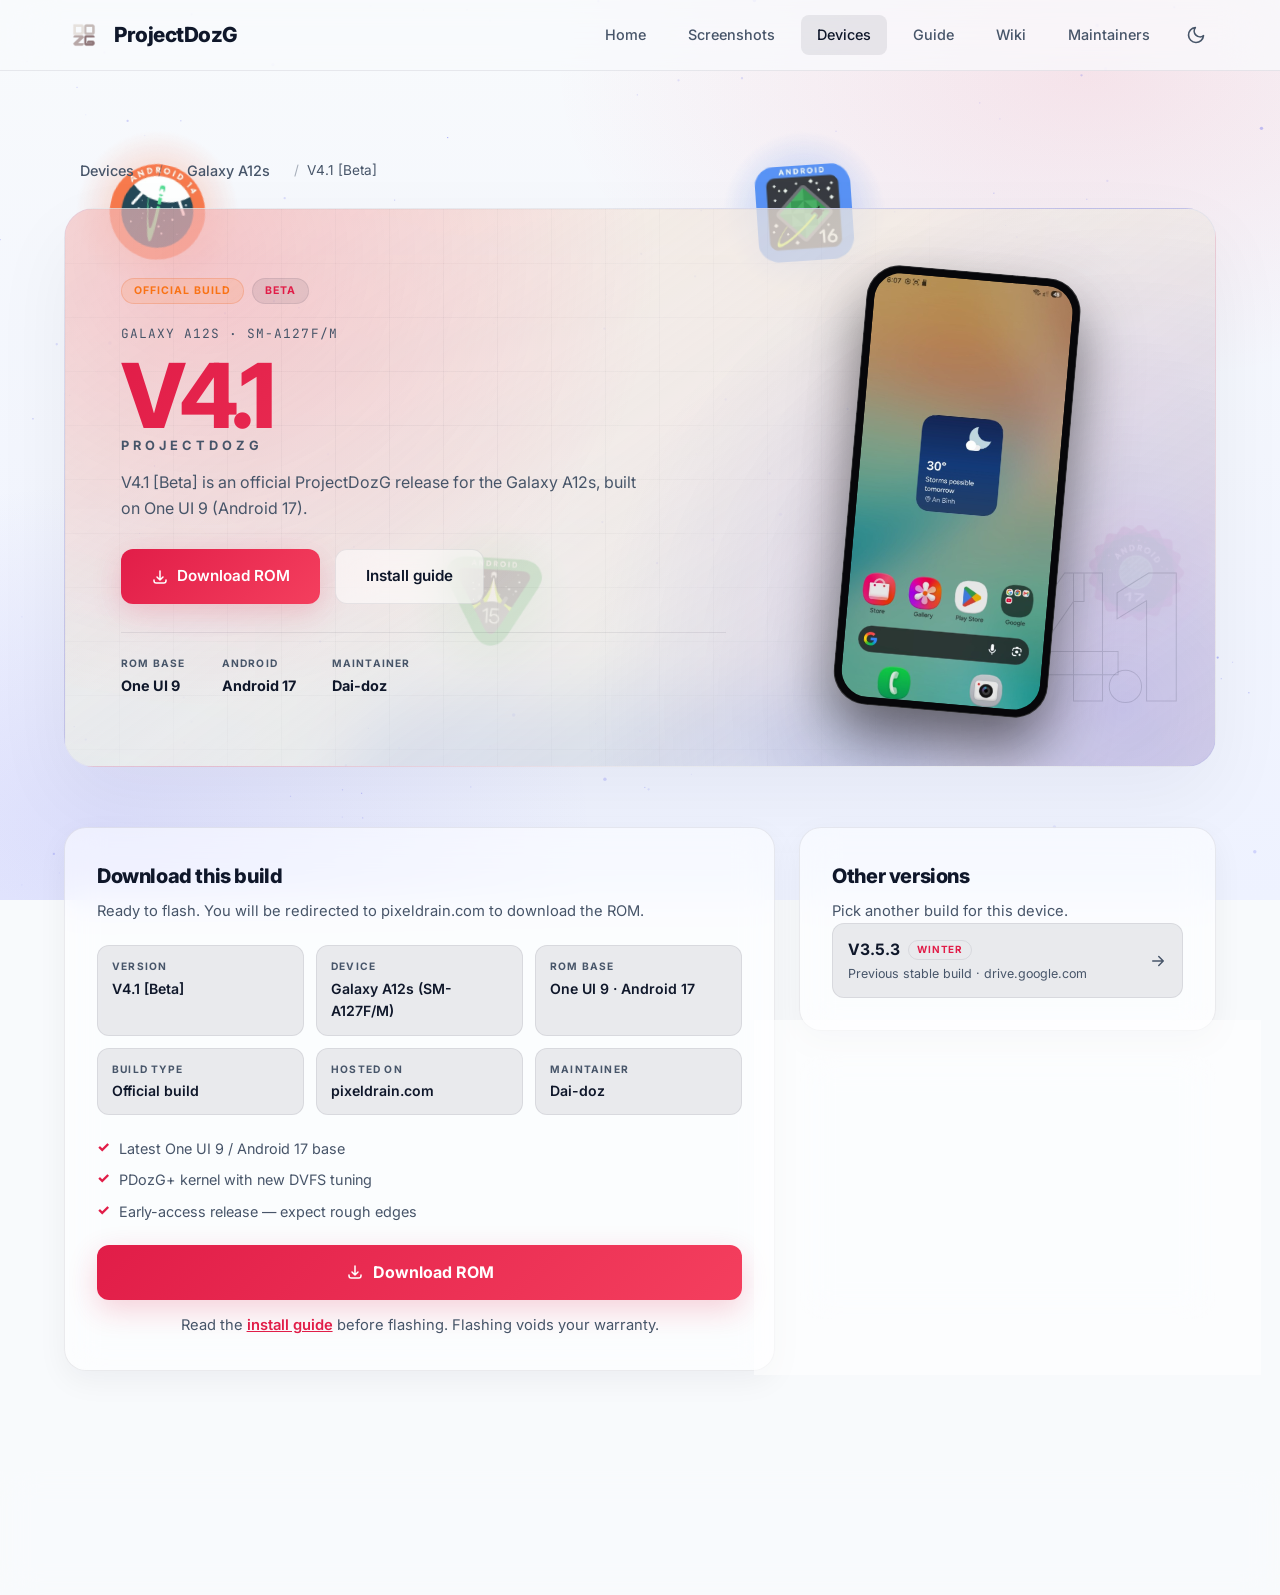
==== build.html @ 9ebd87e0 "treewide: update overlay for screenshots and UI" ====
<!DOCTYPE html>
<html lang="en" data-theme="dark">
<head>
    <meta charset="UTF-8">
    <meta name="viewport" content="width=device-width, initial-scale=1.0">
    <meta name="description" content="ProjectDozG build details, banner and download.">
    <title>Build — ProjectDozG</title>
    <link rel="icon" href="assets/logo.png">
    <link rel="preconnect" href="https://fonts.googleapis.com">
    <link rel="preconnect" href="https://fonts.gstatic.com" crossorigin>
    <link href="https://fonts.googleapis.com/css2?family=Inter:wght@400;500;600;700;800&family=JetBrains+Mono:wght@400&display=swap" rel="stylesheet">
    <link rel="stylesheet" href="style.css">
    <script>try{document.documentElement.dataset.theme=localStorage.getItem('theme')||(matchMedia('(prefers-color-scheme: dark)').matches?'dark':'light')}catch(e){}</script>
    <noscript><style>.reveal { opacity: 1; }</style></noscript>
</head>
<body>

    <div class="space" aria-hidden="true">
        <canvas id="space"></canvas>
    </div>

    <header>
        <a href="index.html" class="logo">
            <img src="assets/logo.png" alt="" class="logo-img" width="40" height="40">
            <span>ProjectDozG</span>
        </a>
        <div class="header-end">
            <nav aria-label="Main">
                <a href="index.html">Home</a>
                <a href="screenshots.html">Screenshots</a>
                <a href="devices.html" class="active" aria-current="page">Devices</a>
                <a href="guide.html">Guide</a>
                <a href="wiki.html">Wiki</a>
                <a href="maintainers.html">Maintainers</a>
            </nav>
            <button type="button" class="theme-toggle-btn" id="themeToggle" aria-label="Toggle theme">
                <svg id="themeIcon" viewBox="0 0 24 24" aria-hidden="true"></svg>
            </button>
        </div>
    </header>

    <main class="build-page">
        <section class="build-hero" id="buildContent">
            <nav class="build-breadcrumb" aria-label="Breadcrumb">
                <a href="devices.html">Devices</a>
                <span class="build-crumb-sep" aria-hidden="true">/</span>
                <a href="devices.html" id="crumbDevice">Device</a>
                <span class="build-crumb-sep" aria-hidden="true">/</span>
                <span id="crumbBuild" aria-current="page">Build</span>
            </nav>

            <div class="build-banner" id="buildBanner">
                <div class="build-banner-copy">
                    <div class="build-eyebrow">
                        <span class="build-status" id="buildStatus">Official build</span>
                        <span class="build-tag" id="buildTag">Beta</span>
                    </div>

                    <p class="build-device" id="buildDevice">ProjectDozG build</p>

                    <h1>
                        <span class="build-version" id="buildVersion">V4.1</span>
                        <span class="build-wordmark">ProjectDozG</span>
                    </h1>

                    <p class="build-desc" id="buildDesc"></p>

                    <div class="btn-group build-actions">
                        <a class="btn btn-primary" id="bannerDownload" target="_blank" rel="noopener noreferrer">
                            <svg width="18" height="18" fill="none" stroke="currentColor" stroke-width="2" viewBox="0 0 24 24" aria-hidden="true"><path stroke-linecap="round" stroke-linejoin="round" d="M4 16v1a3 3 0 003 3h10a3 3 0 003-3v-1m-4-4l-4 4m0 0l-4-4m4 4V4"/></svg>
                            <span id="bannerDownloadText">Download ROM</span>
                        </a>
                        <a class="btn btn-secondary" id="bannerGuide" href="guide.html">Install guide</a>
                    </div>

                    <ul class="build-facts">
                        <li><span>ROM base</span><strong id="factBase">—</strong></li>
                        <li><span>Android</span><strong id="factAndroid">—</strong></li>
                        <li><span>Maintainer</span><strong id="factMaintainer">—</strong></li>
                    </ul>
                </div>

                <div class="build-banner-visual">
                    <span class="build-watermark" id="buildWatermark" aria-hidden="true">V4.1</span>
                    <div class="build-phone">
                        <img id="buildShot" src="screenshots/v4.1/3.jpg" alt="" width="576" height="1280" decoding="async">
                    </div>
                </div>
            </div>
        </section>

        <section class="build-detail" id="buildDetail">
            <div class="build-layout">
                <article class="build-panel reveal">
                    <h2>Download this build</h2>
                    <p id="downloadDesc"></p>

                    <dl class="build-meta">
                        <div><dt>Version</dt><dd id="metaVersion">—</dd></div>
                        <div><dt>Device</dt><dd id="metaDevice">—</dd></div>
                        <div><dt>ROM base</dt><dd id="metaBase">—</dd></div>
                        <div><dt>Build type</dt><dd id="metaType">—</dd></div>
                        <div><dt>Hosted on</dt><dd id="metaHost">—</dd></div>
                        <div><dt>Maintainer</dt><dd id="metaMaintainer">—</dd></div>
                    </dl>

                    <ul class="build-highlights" id="buildHighlights"></ul>

                    <a class="build-download" id="detailDownload" target="_blank" rel="noopener noreferrer">
                        <svg width="18" height="18" fill="none" stroke="currentColor" stroke-width="2" viewBox="0 0 24 24" aria-hidden="true"><path stroke-linecap="round" stroke-linejoin="round" d="M4 16v1a3 3 0 003 3h10a3 3 0 003-3v-1m-4-4l-4 4m0 0l-4-4m4 4V4"/></svg>
                        <span id="detailDownloadText">Download ROM</span>
                    </a>

                    <p class="build-note" id="buildNote">Read the <a href="guide.html">install guide</a> before flashing. Flashing voids your warranty.</p>
                </article>

                <aside class="build-side">
                    <div class="build-panel reveal">
                        <h2>Other versions</h2>
                        <p>Pick another build for this device.</p>
                        <div class="build-list" id="otherBuilds"></div>
                    </div>

                    <div class="build-panel reveal">
                        <h2>Device &amp; help</h2>
                        <p id="deviceInfo"></p>
                        <div class="build-links">
                            <a class="card-more" id="deviceWiki" href="devices.html">Specs &amp; install guide →</a>
                            <a class="card-more" id="buildScreenshots" href="screenshots.html">View screenshots →</a>
                            <a class="card-more" id="deviceTelegram" href="https://t.me/Daidoza" target="_blank" rel="noopener noreferrer">Message maintainer on Telegram →</a>
                        </div>
                    </div>
                </aside>
            </div>
        </section>

        <section class="build-missing" id="buildMissing" hidden>
            <span class="badge">Build not found</span>
            <h1>That build isn't here</h1>
            <p>The version you followed may have moved. Pick a device and try again.</p>
            <a class="btn btn-primary" href="devices.html">Browse devices</a>
        </section>
    </main>

    <footer>
        <p>© 2026 ProjectDozG. All rights reserved.</p>
    </footer>

    <script src="script.js" defer></script>
    <script src="space.js" defer></script>
    <script src="builds.js" defer></script>
    <script src="build.js" defer></script>
</body>
</html>
---- style.css ----
/* ==========================================================================
   ProjectDozG — shared stylesheet
   1. Tokens   2. Base   3. Space background   4. Layout   5. Header
   6. Buttons  7. Hero   8. Cards        9. Screenshots  10. Guide
   11. Wiki    12. Footer  13. Motion    14. Responsive
   ========================================================================== */

/* 1. Tokens ---------------------------------------------------------------- */
:root {
    --ease: cubic-bezier(0.16, 1, 0.3, 1);
    --transition-smooth:
        transform 0.4s var(--ease),
        background 0.4s var(--ease),
        border-color 0.4s var(--ease),
        box-shadow 0.4s var(--ease),
        color 0.4s var(--ease),
        opacity 0.4s var(--ease);

    --glass-blur: blur(18px) saturate(1.3);   /* frosted-glass strength: raise/lower the 18px */

    --bg-color: #08090d;
    --card-bg: rgba(21, 23, 30, 0.5);
    --card-hover-border: rgba(255, 65, 108, 0.3);
    --text-main: #f8fafc;
    --text-muted: #94a3b8;
    --accent: #ff416c;
    --accent-glow: rgba(255, 65, 108, 0.4);
    --accent-gradient: linear-gradient(135deg, #ff416c 0%, #ff4b2b 100%);
    --glass-border: rgba(255, 255, 255, 0.05);
    --glass-shadow: rgba(0, 0, 0, 0.4);
    --nav-bg: rgba(8, 9, 13, 0.75);
    --warning-bg: rgba(249, 115, 22, 0.06);
    --warning-border: rgba(249, 115, 22, 0.2);
    --step-num-bg: rgba(255, 255, 255, 0.05);
}

[data-theme="light"] {
    --bg-color: #f8fafc;
    --card-bg: rgba(255, 255, 255, 0.55);
    --card-hover-border: rgba(225, 29, 72, 0.3);
    --text-main: #0f172a;
    --text-muted: #475569;
    --accent: #e11d48;
    --accent-glow: rgba(225, 29, 72, 0.2);
    --accent-gradient: linear-gradient(135deg, #e11d48 0%, #f43f5e 100%);
    --glass-border: rgba(15, 23, 42, 0.08);
    --glass-shadow: rgba(15, 23, 42, 0.05);
    --nav-bg: rgba(248, 250, 252, 0.75);
    --warning-bg: rgba(234, 88, 12, 0.05);
    --warning-border: rgba(234, 88, 12, 0.2);
    --step-num-bg: rgba(15, 23, 42, 0.05);
}

/* 2. Base ------------------------------------------------------------------ */
*,
*::before,
*::after {
    box-sizing: border-box;
    margin: 0;
    padding: 0;
}

html {
    scroll-behavior: smooth;
}

body {
    position: relative;
    overflow-x: hidden;
    background-color: var(--bg-color);
    color: var(--text-main);
    font-family: 'Inter', system-ui, -apple-system, 'Segoe UI', Roboto, sans-serif;
    line-height: 1.6;
    transition: background-color 0.3s ease, color 0.3s ease;
}

button,
select {
    font: inherit;
    color: inherit;
}

img {
    max-width: 100%;
}

ol,
ul {
    list-style: none;
}

code {
    padding: 2px 6px;
    border-radius: 6px;
    background: var(--glass-border);
    font-family: 'JetBrains Mono', ui-monospace, monospace;
    font-size: 0.85em;
}

::-webkit-scrollbar { width: 10px; }
::-webkit-scrollbar-track { background: var(--bg-color); }
::-webkit-scrollbar-thumb {
    background: var(--glass-border);
    border: 2px solid var(--bg-color);
    border-radius: 5px;
}
::-webkit-scrollbar-thumb:hover { background: var(--text-muted); }

:focus-visible {
    outline: 2px solid var(--accent);
    outline-offset: 2px;
}

/* 3. Space background (stars + planets are drawn by space.js) -------------- */
.space {
    position: fixed;
    inset: 0;
    z-index: -2;
    overflow: hidden;
    pointer-events: none;
    background:
        radial-gradient(ellipse 60% 50% at 85% 8%, rgba(255, 65, 108, 0.16), transparent 70%),
        radial-gradient(ellipse 55% 55% at 8% 92%, rgba(79, 70, 229, 0.22), transparent 70%),
        radial-gradient(ellipse 40% 35% at 55% 55%, rgba(56, 189, 248, 0.05), transparent 70%),
        linear-gradient(180deg, #04050c 0%, #090c1f 100%);
}

[data-theme="light"] .space {
    background:
        radial-gradient(ellipse 60% 50% at 85% 8%, rgba(225, 29, 72, 0.1), transparent 70%),
        radial-gradient(ellipse 55% 55% at 8% 92%, rgba(79, 70, 229, 0.12), transparent 70%),
        linear-gradient(180deg, #f8fafc 0%, #eef2ff 100%);
}

.space canvas {
    display: block;
    width: 100%;
    height: 100%;
}

/* 4. Layout ---------------------------------------------------------------- */
section {
    max-width: 1200px;
    margin: 0 auto;
    padding: 100px 24px;
}

main > section:first-child {
    padding-top: 80px;
}

.section-title {
    margin-bottom: 15px;
    text-align: center;
    font-size: 2.5rem;
    font-weight: 800;
    letter-spacing: -1px;
}

.section-desc {
    max-width: 700px;
    margin: 0 auto 60px;
    text-align: center;
    color: var(--text-muted);
    font-size: 1.1rem;
    text-shadow:
        0 1px 3px var(--bg-color),
        0 0 18px var(--bg-color);
}

.sub-title {
    margin: 50px 0 24px;
    text-align: center;
    font-size: 1.8rem;
    font-weight: 800;
    letter-spacing: -1px;
}

.section-desc + .sub-title {
    margin-top: 0;
}

.doc-container {
    max-width: 900px;
    margin: 0 auto;
}

/* 5. Header ---------------------------------------------------------------- */
header {
    position: sticky;
    top: 0;
    z-index: 100;
    display: flex;
    align-items: center;
    justify-content: space-between;
    padding: 15px 5%;
    background: var(--nav-bg);
    border-bottom: 1px solid var(--glass-border);
    backdrop-filter: blur(26px) saturate(1.3);
    -webkit-backdrop-filter: blur(26px) saturate(1.3);
}

.header-end {
    display: flex;
    align-items: center;
}

.logo {
    display: flex;
    align-items: center;
    gap: 10px;
    color: var(--text-main);
    font-size: 1.3rem;
    font-weight: 800;
    letter-spacing: -0.5px;
    text-decoration: none;
}

.logo-img {
    display: block;
    width: 40px;
    height: 40px;
    object-fit: contain;
}

nav {
    display: flex;
    align-items: center;
    gap: 10px;
}

nav a {
    padding: 8px 16px;
    border-radius: 8px;
    color: var(--text-muted);
    font-size: 0.9rem;
    font-weight: 500;
    text-decoration: none;
    transition: var(--transition-smooth);
}

nav a:hover,
nav a.active {
    background: var(--glass-border);
    color: var(--text-main);
}

.theme-toggle-btn {
    display: flex;
    align-items: center;
    justify-content: center;
    width: 40px;
    height: 40px;
    margin-left: 10px;
    border: none;
    border-radius: 10px;
    background: none;
    color: var(--text-muted);
    cursor: pointer;
    transition: var(--transition-smooth);
}

.theme-toggle-btn:hover {
    background: var(--glass-border);
    color: var(--text-main);
    transform: scale(1.05);
}

.theme-toggle-btn svg {
    width: 20px;
    height: 20px;
    fill: none;
    stroke: currentColor;
    stroke-width: 2;
    stroke-linecap: round;
    stroke-linejoin: round;
}

/* 6. Buttons --------------------------------------------------------------- */
.btn-group {
    display: flex;
    flex-wrap: wrap;
    justify-content: center;
    gap: 15px;
}

.btn {
    display: inline-flex;
    align-items: center;
    gap: 8px;
    padding: 14px 30px;
    border-radius: 12px;
    font-size: 0.95rem;
    font-weight: 600;
    text-decoration: none;
    transition: var(--transition-smooth);
}

.btn:hover {
    transform: translateY(-3px) scale(1.02);
}

.btn-primary {
    background: var(--accent-gradient);
    color: #fff;
    box-shadow: 0 8px 30px var(--accent-glow);
}

.btn-primary:hover {
    box-shadow: 0 12px 35px var(--accent-glow);
}

.btn-secondary {
    background: var(--card-bg);
    border: 1px solid var(--glass-border);
    color: var(--text-main);
}

.btn-secondary:hover {
    background: var(--glass-border);
    border-color: var(--text-muted);
}

/* A button whose href is still empty (wiki.js marks it aria-disabled) */
.btn[aria-disabled="true"] {
    opacity: 0.55;
    pointer-events: none;
}

.btn-primary[aria-disabled="true"] {
    background: var(--glass-border);
    box-shadow: none;
    color: var(--text-muted);
}

/* 7. Hero ------------------------------------------------------------------ */
.hero {
    position: relative;
    padding: 140px 20px 80px;
    text-align: center;
}

.badge {
    display: inline-flex;
    align-items: center;
    margin-bottom: 25px;
    padding: 6px 16px;
    border: 1px solid var(--glass-border);
    border-radius: 100px;
    background: var(--glass-border);
    box-shadow: 0 4px 15px var(--glass-shadow);
    color: var(--accent);
    font-size: 0.8rem;
    font-weight: 700;
    letter-spacing: 1.5px;
    text-transform: uppercase;
    animation: fadeInDown 1s var(--ease);
}

.hero h1 {
    margin-bottom: 20px;
    background: var(--accent-gradient);
    -webkit-background-clip: text;
    background-clip: text;
    -webkit-text-fill-color: transparent;
    font-size: 4.5rem;
    font-weight: 800;
    line-height: 1.1;
    letter-spacing: -2px;
    background-image: linear-gradient(100deg, var(--accent) 0%, #ff4b2b 38%, #ff9a5a 55%, var(--accent) 100%);
    background-size: 220% 100%;
    animation: titleIn 1.5s var(--ease) 0.35s both, titleShine 7s ease-in-out 2s infinite alternate;
}

.hero p {
    max-width: 600px;
    margin: 0 auto 45px;
    color: var(--text-muted);
    font-size: 1.3rem;
    animation: fadeInUp 1s var(--ease) 0.8s both;
}

.hero .btn-group {
    animation: fadeInUp 1s var(--ease) 1s both;
}

.stats {
    display: flex;
    flex-wrap: wrap;
    justify-content: center;
    gap: 60px;
    margin-top: 80px;
    animation: fadeInUp 1s var(--ease) 1.2s both;
}

.stat-item {
    position: relative;
    text-align: center;
}

.stat-item:not(:last-child)::after {
    content: '';
    position: absolute;
    top: 20%;
    right: -30px;
    width: 1px;
    height: 60%;
    background: var(--glass-border);
}

.stat-item h3 {
    margin-bottom: 2px;
    font-size: 2.8rem;
    font-weight: 800;
    letter-spacing: -1px;
}

.stat-item p {
    margin: 0;
    max-width: none;
    color: var(--text-muted);
    font-size: 0.8rem;
    font-weight: 600;
    letter-spacing: 1.5px;
    text-transform: uppercase;
    animation: none;
}

/* Cycling "Welcome" line above the title (see home.js) */
.welcome {
    height: 2.4rem;
    margin-bottom: 6px;
    color: var(--text-muted);
    font-size: 1.5rem;
    font-weight: 600;
    letter-spacing: 0.5px;
}

.welcome span {
    display: inline-block;
    animation: wordIn 0.9s var(--ease) 0.2s both;
}

.welcome span.out {
    animation: wordOut 0.45s ease-in both;
}

/* 8. Cards ----------------------------------------------------------------- */
.features-grid {
    display: grid;
    grid-template-columns: repeat(auto-fit, minmax(min(320px, 100%), 1fr));
    gap: 30px;
}

.devices-grid {
    display: grid;
    grid-template-columns: repeat(auto-fit, minmax(min(280px, 100%), 1fr));
    gap: 25px;
    max-width: 900px;
    margin: 0 auto;
}

.info-grid {
    display: grid;
    grid-template-columns: repeat(auto-fit, minmax(min(220px, 100%), 1fr));
    gap: 20px;
    max-width: 900px;
    margin: 0 auto;
}

.feature-card,
.device-card,
.info-card,
.timeline-step,
.wiki-card,
.spec {
    background: var(--card-bg);
    border: 1px solid var(--glass-border);
}

.feature-card,
.device-card,
.info-card,
.timeline-step,
.wiki-card,
.spec,
.bug-form,
.disclaimer-card,
.tab,
.btn-secondary,
footer {
    backdrop-filter: var(--glass-blur);
    -webkit-backdrop-filter: var(--glass-blur);
}

.feature-card,
.device-card,
.info-card {
    box-shadow: 0 10px 30px var(--glass-shadow);
    transition: var(--transition-smooth);
}

/* Feature card */
.feature-card {
    position: relative;
    overflow: hidden;
    padding: 45px 35px;
    border-radius: 20px;
}

.feature-card::before {
    content: '';
    position: absolute;
    top: 0;
    left: 0;
    width: 100%;
    height: 3px;
    background: var(--accent-gradient);
    opacity: 0;
    transition: var(--transition-smooth);
}

.feature-card:hover {
    transform: translateY(-8px);
    border-color: var(--card-hover-border);
}

.feature-card:hover::before {
    opacity: 1;
}

.feature-icon-wrapper {
    display: flex;
    align-items: center;
    justify-content: center;
    width: 60px;
    height: 60px;
    margin-bottom: 30px;
    border-radius: 14px;
    background: var(--glass-border);
    color: var(--accent);
    transition: var(--transition-smooth);
}

.feature-card:hover .feature-icon-wrapper {
    background: var(--accent);
    box-shadow: 0 8px 20px var(--accent-glow);
    color: #fff;
    transform: scale(1.05) rotate(5deg);
}

.feature-icon-wrapper svg {
    width: 28px;
    height: 28px;
    fill: none;
    stroke: currentColor;
    stroke-width: 1.8;
    stroke-linecap: round;
    stroke-linejoin: round;
}

.feature-card h3 {
    margin-bottom: 15px;
    font-size: 1.4rem;
    font-weight: 700;
}

.feature-card p {
    color: var(--text-muted);
    font-size: 0.98rem;
}

/* Device card */
.device-card {
    padding: 40px 30px;
    border-radius: 20px;
    text-align: center;
}

.device-card:hover {
    transform: translateY(-5px);
    border-color: var(--accent);
    box-shadow: 0 15px 35px var(--accent-glow);
}

.device-card h3 {
    margin-bottom: 8px;
    font-size: 1.6rem;
    font-weight: 700;
}

.device-meta {
    display: flex;
    flex-wrap: wrap;
    justify-content: center;
    gap: 8px;
    margin-bottom: 16px;
}

.device-codename {
    display: inline-block;
    padding: 4px 12px;
    border-radius: 6px;
    background: var(--glass-border);
    color: var(--text-muted);
    font-family: 'JetBrains Mono', ui-monospace, monospace;
    font-size: 0.85rem;
}

.badge-official {
    display: inline-block;
    margin-bottom: 14px;
    padding: 2px 10px;
    border: 1px solid var(--warning-border);
    border-radius: 100px;
    background: rgba(249, 115, 22, 0.12);
    color: #f97316;
    font-size: 0.7rem;
    font-weight: 700;
    letter-spacing: 1px;
    text-transform: uppercase;
}

.build-label {
    display: block;
    margin: 10px 0 8px;
    color: var(--text-muted);
    font-size: 0.75rem;
    font-weight: 600;
    letter-spacing: 1.5px;
    text-align: left;
    text-transform: uppercase;
}

/* Build picker rows (devices page) and build-page lists */
.build-list-label {
    margin: 0 0 12px;
    color: var(--text-muted);
    font-size: 0.75rem;
    font-weight: 600;
    letter-spacing: 1.5px;
    text-align: left;
    text-transform: uppercase;
}

.build-list {
    display: flex;
    flex-direction: column;
    gap: 10px;
    text-align: left;
}

.build-row {
    display: flex;
    align-items: center;
    justify-content: space-between;
    gap: 14px;
    padding: 13px 15px;
    border: 1px solid var(--glass-border);
    border-radius: 12px;
    background: var(--glass-border);
    color: var(--text-main);
    text-decoration: none;
    transition: var(--transition-smooth);
}

.build-row:hover {
    border-color: var(--card-hover-border);
    background: var(--card-bg);
    box-shadow: 0 8px 22px var(--glass-shadow);
    transform: translateX(4px);
}

.build-row-copy {
    display: flex;
    flex-direction: column;
    gap: 2px;
    min-width: 0;
}

.build-row-title {
    display: flex;
    flex-wrap: wrap;
    align-items: center;
    gap: 8px;
    font-size: 0.98rem;
    font-weight: 700;
}

.build-pill {
    display: inline-block;
    padding: 1px 8px;
    border: 1px solid var(--glass-border);
    border-radius: 100px;
    color: var(--accent);
    font-size: 0.62rem;
    font-weight: 700;
    letter-spacing: 0.8px;
    text-transform: uppercase;
}

.build-row-meta {
    overflow: hidden;
    color: var(--text-muted);
    font-size: 0.78rem;
    text-overflow: ellipsis;
    white-space: nowrap;
}

.build-row-arrow {
    display: flex;
    flex-shrink: 0;
    align-items: center;
    justify-content: center;
    color: var(--text-muted);
    transition: var(--transition-smooth);
}

.build-row-arrow svg {
    width: 18px;
    height: 18px;
}

.build-row:hover .build-row-arrow {
    color: var(--accent);
    transform: translateX(2px);
}

.build-row.soon {
    opacity: 0.72;
}

.build-row.soon .build-pill {
    border-color: var(--warning-border);
    background: rgba(249, 115, 22, 0.1);
    color: #f97316;
}

.build-list-empty {
    padding: 14px 16px;
    border: 1px dashed var(--glass-border);
    border-radius: 12px;
    color: var(--text-muted);
    font-size: 0.85rem;
}

.card-more {
    display: inline-block;
    margin-top: 16px;
    color: var(--accent);
    font-size: 0.9rem;
    font-weight: 600;
    text-decoration: none;
}

.card-more:hover {
    text-decoration: underline;
}

/* Info + maintainer cards */
.info-card {
    padding: 28px 24px;
    border-radius: 16px;
    text-align: center;
}

.info-card:hover {
    transform: translateY(-5px);
    border-color: var(--card-hover-border);
}

.info-label {
    margin-bottom: 8px;
    color: var(--text-muted);
    font-size: 0.75rem;
    font-weight: 600;
    letter-spacing: 1.5px;
    text-transform: uppercase;
}

.info-value {
    font-size: 1.25rem;
    font-weight: 700;
}

.info-note {
    margin-top: 8px;
    color: var(--text-muted);
    font-size: 0.9rem;
}

.maintainer-card {
    display: flex;
    flex-direction: column;
    align-items: stretch;
}

.maintainer-card .avatar {
    width: 64px;
    height: 64px;
    margin: 0 auto 16px;
    border-radius: 50%;
    box-shadow: 0 8px 20px var(--accent-glow);
}

.maintainer-card img.avatar {
    display: block;
    object-fit: cover;
    background: var(--glass-border);
}

.maintainer-card div.avatar {
    display: flex;
    align-items: center;
    justify-content: center;
    background: var(--accent-gradient);
    color: #fff;
    font-size: 1.6rem;
    font-weight: 800;
}

.maintainer-card .role {
    margin-top: 4px;
    color: var(--text-muted);
    font-size: 0.85rem;
}

.maintainer-card .about {
    flex: 1;
    margin-top: 16px;
    padding-top: 16px;
    border-top: 1px solid var(--glass-border);
}

.maintainer-card .about p {
    color: var(--text-muted);
    font-size: 0.9rem;
}

.m-link {
    display: inline-flex;
    align-items: center;
    gap: 10px;
    min-width: 205px;
    max-width: 100%;
    margin-top: 18px;
    padding: 9px 14px;
    border: 1px solid var(--glass-border);
    border-radius: 12px;
    background: var(--glass-border);
    color: var(--text-main);
    text-decoration: none;
    transition: var(--transition-smooth);
}

.m-link:hover {
    border-color: rgba(34, 158, 217, 0.5);
    background: rgba(34, 158, 217, 0.1);
    box-shadow: 0 8px 24px rgba(34, 158, 217, 0.18);
    transform: translateY(-3px);
}

.tg-icon {
    flex-shrink: 0;
    width: 22px;
    height: 22px;
    color: #229ed9;
}

.tg-copy {
    display: flex;
    flex-direction: column;
    align-items: flex-start;
    line-height: 1.25;
    text-align: left;
}

.tg-label {
    font-size: 0.85rem;
    font-weight: 700;
}

.tg-handle {
    color: var(--text-muted);
    font-size: 0.72rem;
    font-weight: 500;
}

.tg-arrow {
    width: 14px;
    height: 14px;
    margin-left: auto;
    color: var(--text-muted);
    transition: var(--transition-smooth);
}

.m-link:hover .tg-arrow {
    color: #229ed9;
    transform: translate(1px, -1px);
}

/* Wiki link card */
.wiki-card {
    display: flex;
    flex-wrap: wrap;
    align-items: center;
    justify-content: space-between;
    gap: 20px;
    max-width: 900px;
    margin: 50px auto 0;
    padding: 30px 35px;
    border-radius: 20px;
}

.wiki-card h3 {
    margin-bottom: 6px;
    font-size: 1.4rem;
}

.wiki-card p {
    color: var(--text-muted);
    font-size: 0.95rem;
}

.wiki-card .btn-group {
    justify-content: flex-start;
}

/* Bug report form */
.bug-form {
    max-width: 700px;
    margin: 0 auto;
    padding: 32px 35px;
    border: 1px solid var(--glass-border);
    border-radius: 20px;
    background: var(--card-bg);
    box-shadow: 0 10px 30px var(--glass-shadow);
}

.field-row {
    display: grid;
    grid-template-columns: repeat(auto-fit, minmax(min(220px, 100%), 1fr));
    gap: 0 20px;
}

.field {
    margin-bottom: 18px;
}

.field .build-label {
    margin-top: 0;
}

.optional {
    font-weight: 500;
    letter-spacing: 0;
    text-transform: none;
}

.field-input {
    display: block;
    width: 100%;
    padding: 12px 14px;
    border: 1px solid var(--glass-border);
    border-radius: 10px;
    background: var(--glass-border);
    color: var(--text-main);
    font: inherit;
    font-size: 0.95rem;
    transition: border-color 0.3s var(--ease);
}

.field-input:focus {
    border-color: var(--accent);
    outline: none;
}

.field-input::placeholder {
    color: var(--text-muted);
    opacity: 0.8;
}

textarea.field-input {
    min-height: 130px;
    font-family: inherit;
    resize: vertical;
}

select.field-input {
    cursor: pointer;
}

select.field-input option {
    background: var(--bg-color);
    color: var(--text-main);
}

.field-input.invalid {
    border-color: #f97316;
}

.form-note {
    margin-top: 16px;
    color: var(--text-muted);
    font-size: 0.85rem;
    text-align: center;
}

.form-note a {
    color: var(--accent);
    font-weight: 600;
}

/* Build page — banner + download ------------------------------------------ */
.build-hero {
    max-width: 1200px;
    padding-bottom: 24px;
}

.build-breadcrumb {
    display: flex;
    flex-wrap: wrap;
    align-items: center;
    gap: 8px;
    margin-bottom: 18px;
    color: var(--text-muted);
    font-size: 0.85rem;
}

.build-breadcrumb a {
    color: var(--text-muted);
    text-decoration: none;
    transition: var(--transition-smooth);
}

.build-breadcrumb a:hover {
    color: var(--accent);
}

.build-crumb-sep {
    opacity: 0.45;
}

.build-banner {
    position: relative;
    display: grid;
    grid-template-columns: minmax(0, 1.2fr) minmax(250px, 0.8fr);
    align-items: center;
    gap: 30px;
    min-height: 480px;
    overflow: hidden;
    padding: 58px 56px;
    border: 1px solid var(--glass-border);
    border-radius: 30px;
    background:
        radial-gradient(circle at 12% 8%, rgba(255, 65, 108, 0.24), transparent 40%),
        radial-gradient(circle at 92% 90%, rgba(79, 70, 229, 0.28), transparent 46%),
        linear-gradient(145deg, var(--card-bg), var(--bg-color));
    box-shadow: 0 30px 80px var(--glass-shadow);
    isolation: isolate;
}

.build-banner::before {
    content: '';
    position: absolute;
    inset: -15%;
    z-index: -2;
    background-image: var(--banner-image);
    background-position: center 18%;
    background-size: cover;
    filter: blur(34px) saturate(1.3);
    opacity: 0.22;
}

.build-banner::after {
    content: '';
    position: absolute;
    inset: 0;
    z-index: -1;
    background-image:
        linear-gradient(rgba(255, 255, 255, 0.035) 1px, transparent 1px),
        linear-gradient(90deg, rgba(255, 255, 255, 0.035) 1px, transparent 1px);
    background-size: 54px 54px;
    -webkit-mask-image: radial-gradient(circle at 30% 40%, #000, transparent 75%);
    mask-image: radial-gradient(circle at 30% 40%, #000, transparent 75%);
    pointer-events: none;
}

[data-theme="light"] .build-banner::after {
    background-image:
        linear-gradient(rgba(15, 23, 42, 0.04) 1px, transparent 1px),
        linear-gradient(90deg, rgba(15, 23, 42, 0.04) 1px, transparent 1px);
}

[data-theme="light"] .build-banner::before {
    opacity: 0.12;
}

.build-banner-copy {
    position: relative;
    z-index: 2;
    max-width: 620px;
}

.build-eyebrow {
    display: flex;
    flex-wrap: wrap;
    gap: 8px;
    margin-bottom: 20px;
}

.build-status,
.build-tag {
    display: inline-flex;
    align-items: center;
    padding: 4px 12px;
    border-radius: 100px;
    font-size: 0.66rem;
    font-weight: 700;
    letter-spacing: 1px;
    text-transform: uppercase;
}

.build-status {
    border: 1px solid var(--warning-border);
    background: rgba(249, 115, 22, 0.12);
    color: #f97316;
}

.build-status.is-soon {
    border-color: var(--glass-border);
    background: var(--glass-border);
    color: var(--text-muted);
}

.build-tag {
    border: 1px solid var(--glass-border);
    background: var(--glass-border);
    color: var(--accent);
}

.build-device {
    margin-bottom: 8px;
    color: var(--text-muted);
    font-family: 'JetBrains Mono', ui-monospace, monospace;
    font-size: 0.8rem;
    letter-spacing: 0.08em;
    text-transform: uppercase;
}

.build-banner h1 {
    display: flex;
    flex-direction: column;
    gap: 2px;
    margin-bottom: 18px;
    line-height: 0.95;
    letter-spacing: -0.04em;
}

.build-version {
    background: var(--accent-gradient);
    -webkit-background-clip: text;
    background-clip: text;
    -webkit-text-fill-color: transparent;
    font-size: clamp(3.8rem, 7vw, 6rem);
    font-weight: 800;
    letter-spacing: -0.05em;
}

.build-wordmark {
    color: var(--text-muted);
    font-size: 0.8rem;
    font-weight: 700;
    letter-spacing: 0.32em;
    text-transform: uppercase;
}

.build-desc {
    max-width: 52ch;
    margin-bottom: 28px;
    color: var(--text-muted);
    font-size: 1rem;
}

.build-actions {
    justify-content: flex-start;
}

.build-facts {
    display: flex;
    flex-wrap: wrap;
    gap: 18px 36px;
    margin-top: 28px;
    padding-top: 22px;
    border-top: 1px solid var(--glass-border);
}

.build-facts li {
    display: flex;
    flex-direction: column;
    gap: 3px;
}

.build-facts span {
    color: var(--text-muted);
    font-size: 0.64rem;
    font-weight: 700;
    letter-spacing: 1.2px;
    text-transform: uppercase;
}

.build-facts strong {
    font-size: 0.9rem;
}

.build-banner-visual {
    position: relative;
    z-index: 2;
    display: flex;
    align-items: center;
    justify-content: center;
    min-height: 400px;
}

.build-watermark {
    position: absolute;
    right: -3%;
    bottom: 0;
    z-index: 0;
    color: transparent;
    -webkit-text-stroke: 1px rgba(255, 255, 255, 0.16);
    font-size: clamp(7rem, 15vw, 11rem);
    font-weight: 800;
    line-height: 0.8;
    letter-spacing: -0.08em;
    white-space: nowrap;
    pointer-events: none;
    user-select: none;
}

[data-theme="light"] .build-watermark {
    -webkit-text-stroke-color: rgba(15, 23, 42, 0.14);
}

.build-phone {
    position: relative;
    z-index: 1;
    width: min(215px, 72%);
    padding: 7px;
    border: 1px solid rgba(255, 255, 255, 0.18);
    border-radius: 34px;
    background: #07070a;
    box-shadow: 0 30px 60px rgba(0, 0, 0, 0.55), 0 0 0 6px rgba(255, 255, 255, 0.03);
    transform: rotate(5deg) translateY(4px);
    transition: transform 0.6s var(--ease), box-shadow 0.6s var(--ease);
}

.build-banner:hover .build-phone {
    box-shadow: 0 36px 70px rgba(0, 0, 0, 0.6), 0 0 0 6px rgba(255, 255, 255, 0.05);
    transform: rotate(2deg) translateY(-6px);
}

.build-phone img {
    display: block;
    width: 100%;
    height: auto;
    aspect-ratio: 9 / 19.2;
    border-radius: 27px;
    background: #000;
    object-fit: cover;
    object-position: top center;
}

.build-detail {
    max-width: 1200px;
    padding-top: 36px;
    padding-bottom: 100px;
}

.build-layout {
    display: grid;
    grid-template-columns: minmax(0, 1.45fr) minmax(290px, 0.85fr);
    gap: 24px;
    align-items: start;
    margin: 0 auto;
}

.build-panel {
    padding: 32px;
    border: 1px solid var(--glass-border);
    border-radius: 22px;
    background: var(--card-bg);
    box-shadow: 0 10px 30px var(--glass-shadow);
    backdrop-filter: var(--glass-blur);
    -webkit-backdrop-filter: var(--glass-blur);
}

.build-panel h2 {
    margin-bottom: 8px;
    font-size: 1.25rem;
    font-weight: 800;
    letter-spacing: -0.02em;
}

.build-panel > p {
    color: var(--text-muted);
    font-size: 0.92rem;
}

.build-meta {
    display: grid;
    grid-template-columns: repeat(3, minmax(0, 1fr));
    gap: 12px;
    margin: 22px 0;
}

.build-meta div {
    padding: 12px 14px;
    border: 1px solid var(--glass-border);
    border-radius: 12px;
    background: var(--glass-border);
}

.build-meta dt {
    color: var(--text-muted);
    font-size: 0.64rem;
    font-weight: 700;
    letter-spacing: 1.2px;
    text-transform: uppercase;
}

.build-meta dd {
    margin-top: 3px;
    overflow-wrap: anywhere;
    font-size: 0.88rem;
    font-weight: 600;
}

.build-highlights {
    display: flex;
    flex-direction: column;
    gap: 8px;
    margin-bottom: 22px;
}

.build-highlights li {
    display: flex;
    align-items: flex-start;
    gap: 9px;
    color: var(--text-muted);
    font-size: 0.9rem;
}

.build-highlights li::before {
    content: '✓';
    color: var(--accent);
    font-weight: 800;
    line-height: 1.4;
}

.build-download {
    display: flex;
    align-items: center;
    justify-content: center;
    gap: 9px;
    width: 100%;
    padding: 15px 20px;
    border-radius: 12px;
    background: var(--accent-gradient);
    box-shadow: 0 10px 30px var(--accent-glow);
    color: #fff;
    font-weight: 700;
    text-decoration: none;
    transition: var(--transition-smooth);
}

.build-download:hover {
    box-shadow: 0 14px 36px var(--accent-glow);
    transform: translateY(-2px);
}

.build-download[aria-disabled="true"] {
    background: var(--glass-border);
    box-shadow: none;
    color: var(--text-muted);
    opacity: 0.75;
    pointer-events: none;
}

.build-note {
    margin-top: 14px;
    color: var(--text-muted);
    font-size: 0.8rem;
    text-align: center;
}

.build-note a {
    color: var(--accent);
    font-weight: 600;
}

.build-side {
    display: flex;
    flex-direction: column;
    gap: 24px;
}

.build-links {
    display: flex;
    flex-direction: column;
    align-items: flex-start;
    gap: 2px;
    margin-top: 14px;
}

.build-links .card-more {
    margin-top: 8px;
}

.build-missing {
    max-width: 640px;
    padding-top: 140px;
    padding-bottom: 140px;
    text-align: center;
}

.build-missing .badge {
    animation: none;
}

.build-missing h1 {
    margin-bottom: 14px;
    font-size: 2.4rem;
    letter-spacing: -1px;
}

.build-missing p {
    margin: 0 auto 30px;
    color: var(--text-muted);
}

/* 9. Screenshots ----------------------------------------------------------- */
.tabs {
    display: flex;
    flex-wrap: wrap;
    justify-content: center;
    gap: 10px;
    margin-bottom: 40px;
}

.tab {
    padding: 10px 22px;
    border: 1px solid var(--glass-border);
    border-radius: 100px;
    background: var(--card-bg);
    color: var(--text-muted);
    font-size: 0.9rem;
    font-weight: 600;
    cursor: pointer;
    transition: var(--transition-smooth);
}

.tab:hover {
    border-color: var(--text-muted);
    color: var(--text-main);
}

.tab.active {
    border-color: transparent;
    background: var(--accent-gradient);
    box-shadow: 0 6px 20px var(--accent-glow);
    color: #fff;
}

.tab-note {
    margin: -20px 0 30px;
    color: var(--text-muted);
    font-size: 0.9rem;
    text-align: center;
    text-shadow:
        0 1px 3px var(--bg-color),
        0 0 18px var(--bg-color);
}

/* Galaxy A22 hardware chips above the gallery */
.a22-specs {
    display: flex;
    flex-wrap: wrap;
    justify-content: center;
    gap: 8px;
    margin: -28px auto 38px;
}

.a22-spec {
    display: inline-flex;
    align-items: center;
    gap: 6px;
    padding: 7px 14px;
    border: 1px solid var(--glass-border);
    border-radius: 999px;
    background: var(--card-bg);
    color: var(--text-muted);
    font-size: 0.8rem;
    font-weight: 600;
    letter-spacing: 0.01em;
    backdrop-filter: var(--glass-blur);
    -webkit-backdrop-filter: var(--glass-blur);
}

.a22-spec svg {
    width: 14px;
    height: 14px;
    fill: none;
    stroke: currentColor;
    stroke-width: 1.8;
    stroke-linecap: round;
    stroke-linejoin: round;
    opacity: 0.8;
}

.a22-spec-brand {
    border-color: rgba(255, 65, 108, 0.3);
    background: rgba(255, 65, 108, 0.08);
    color: var(--text-main);
}

[data-theme="light"] .a22-spec-brand {
    background: rgba(225, 29, 72, 0.06);
}

.shots-grid {
    display: grid;
    grid-template-columns: repeat(4, minmax(0, 1fr));
    gap: 28px;
    align-items: start;
}

.shot-item {
    display: flex;
    flex-direction: column;
    gap: 12px;
    margin: 0;
}

/* Galaxy A22: flat 6.4" Infinity-U screen with thin black bezels, a slightly
   deeper chin, and the small teardrop camera cutout of the press renders. */
.shot-slot {
    --phone-top: 8px;
    position: relative;
    width: 100%;
    padding: var(--phone-top) 6px 16px;
    border: 1px solid #353943;
    border-radius: 32px;
    background: linear-gradient(160deg, #13151c 0%, #050609 8%, #000 45%, #07080c 100%);
    box-shadow:
        inset 0 0 0 1px rgba(255, 255, 255, 0.08),
        inset 0 0 0 3px #000,
        0 18px 40px rgba(0, 0, 0, 0.45);
    color: #94a3b8;
    cursor: default;
    transition: transform 0.4s var(--ease), box-shadow 0.4s var(--ease), border-color 0.4s var(--ease);
}

.shot-screen {
    position: relative;
    display: block;
    width: 100%;
    aspect-ratio: 9 / 20;
    overflow: hidden;
    border-radius: 24px 24px 20px 20px;
    background: #000;
    box-shadow: inset 0 0 0 1px rgba(255, 255, 255, 0.04);
}

/* Galaxy A22 press render: a shallow U-shaped cutout with sloped sides,
   flush with the black top bezel. */
.shot-notch {
    position: absolute;
    top: var(--phone-top);
    left: 50%;
    z-index: 3;
    width: 9%;
    min-width: 17px;
    max-width: 24px;
    aspect-ratio: 1 / 0.72;
    background: #000;
    clip-path: polygon(
        0% 0%, 100% 0%,
        97% 12%, 94% 25%, 92% 40%, 90% 55%,
        88% 68%, 84% 80%, 76% 90%, 64% 97%, 54% 100%,
        46% 100%, 36% 97%, 24% 90%, 16% 80%, 12% 68%,
        10% 55%, 8% 40%, 6% 25%, 3% 12%
    );
    transform: translateX(-50%);
    pointer-events: none;
}

/* 13 MP selfie lens with its silver ring and small glints */
.shot-notch::after {
    content: '';
    position: absolute;
    top: 38%;
    left: 50%;
    width: 26%;
    aspect-ratio: 1;
    border-radius: 50%;
    background:
        radial-gradient(circle at 36% 34%,
            rgba(120, 190, 230, 0.9) 0 3%, transparent 4%),
        radial-gradient(circle at 66% 62%,
            rgba(222, 138, 186, 0.75) 0 3%, transparent 4%),
        radial-gradient(circle at 42% 38%, #38404f 0%, #0c1018 46%, #05070b 78%);
    box-shadow:
        0 0 0 1px rgba(145, 156, 175, 0.3),
        inset 0 0 1px #000;
    transform: translate(-50%, -50%);
}

/* The A22 front render has no visible earpiece slit above the screen. */
.shot-earpiece {
    display: none;
}

/* Volume rocker + side fingerprint/power key */
.shot-key {
    position: absolute;
    right: -3px;
    z-index: 2;
    width: 3px;
    border-radius: 0 3px 3px 0;
    background: linear-gradient(180deg, #454b5b, #1a1d25);
    box-shadow: 1px 0 2px rgba(0, 0, 0, 0.5);
    pointer-events: none;
}

.shot-key-volume {
    top: 21%;
    height: 13%;
}

.shot-key-power {
    top: 37%;
    height: 9%;
}

/* SIM tray on the left edge */
.shot-sim {
    position: absolute;
    top: 17%;
    left: -3px;
    z-index: 2;
    width: 3px;
    height: 8%;
    border-radius: 3px 0 0 3px;
    background: linear-gradient(180deg, #3a3f4c 0 45%, #15171d 45% 55%, #3a3f4c 55% 100%);
    pointer-events: none;
}

.shot-screen img {
    display: block;
    width: 100%;
    height: 100%;
    background: #000;
    object-fit: cover;
    transition: transform 0.5s var(--ease);
}

.shot-slot:not(:disabled) {
    cursor: zoom-in;
}

.shot-slot:not(:disabled):hover {
    transform: translateY(-8px);
    border-color: var(--card-hover-border);
    box-shadow:
        inset 0 0 0 1px rgba(255, 255, 255, 0.1),
        inset 0 0 0 3px #090a0f,
        0 24px 50px var(--accent-glow);
}

.shot-slot:not(:disabled):hover .shot-screen img {
    transform: scale(1.03);
}

.shot-slot.missing {
    border-color: rgba(148, 163, 184, 0.18);
}

.shot-slot.missing .shot-screen {
    background:
        radial-gradient(circle at 50% 42%, rgba(148, 163, 184, 0.1), transparent 60%),
        #07080c;
}

.shot-slot.missing .shot-placeholder {
    color: #64748b;
}

.shot-caption {
    align-self: center;
    padding: 4px 12px;
    border: 1px solid var(--glass-border);
    border-radius: 999px;
    background: var(--bg-color);
    box-shadow: 0 4px 14px var(--glass-shadow);
    color: var(--text-muted);
    font-size: 0.82rem;
    font-weight: 500;
    letter-spacing: 0.01em;
    text-align: center;
}

.shot-placeholder {
    position: absolute;
    inset: 0;
    display: flex;
    flex-direction: column;
    align-items: center;
    justify-content: center;
    gap: 10px;
    padding: 20px;
    font-size: 0.85rem;
    font-weight: 600;
    text-align: center;
}

.shot-placeholder svg {
    width: 34px;
    height: 34px;
    fill: none;
    stroke: currentColor;
    stroke-width: 1.5;
    stroke-linecap: round;
    stroke-linejoin: round;
    opacity: 0.7;
}

.screenshots-cta {
    display: flex;
    align-items: center;
    justify-content: space-between;
    gap: 30px;
    margin-top: 64px;
    padding: 30px 36px;
    border: 1px solid var(--glass-border);
    border-radius: 24px;
    background:
        radial-gradient(ellipse at 100% 0%, rgba(255, 65, 108, 0.1), transparent 55%),
        var(--card-bg);
    box-shadow: 0 20px 50px var(--glass-shadow);
    backdrop-filter: var(--glass-blur);
    -webkit-backdrop-filter: var(--glass-blur);
}

[data-theme="light"] .screenshots-cta {
    background:
        radial-gradient(ellipse at 100% 0%, rgba(225, 29, 72, 0.06), transparent 55%),
        var(--card-bg);
}

.screenshots-cta h3 {
    margin-bottom: 6px;
    font-size: 1.25rem;
    letter-spacing: -0.02em;
}

.screenshots-cta p {
    max-width: 560px;
    color: var(--text-muted);
    font-size: 0.95rem;
}

.screenshots-cta .btn-group {
    flex-shrink: 0;
}

.lightbox {
    position: fixed;
    inset: 0;
    z-index: 200;
    display: flex;
    align-items: center;
    justify-content: center;
    padding: 84px 96px;
    background: rgba(3, 4, 8, 0.86);
    backdrop-filter: blur(16px);
    -webkit-backdrop-filter: blur(16px);
    opacity: 0;
    visibility: hidden;
    transition: opacity 0.3s ease, visibility 0.3s ease;
}

.lightbox.open {
    opacity: 1;
    visibility: visible;
}

body.lightbox-open {
    overflow: hidden;
}

.lightbox-figure {
    display: flex;
    flex-direction: column;
    align-items: center;
    gap: 16px;
    max-height: 100%;
    margin: 0;
}

.lightbox img {
    display: block;
    width: auto;
    height: auto;
    max-width: min(72vw, 430px);
    max-height: calc(100vh - 180px);
    border-radius: 20px;
    box-shadow:
        0 30px 80px rgba(0, 0, 0, 0.65),
        0 0 0 1px rgba(255, 255, 255, 0.08);
}

.lightbox figcaption {
    color: #cbd5e1;
    font-size: 0.9rem;
    font-weight: 500;
    letter-spacing: 0.01em;
    text-align: center;
}

.lightbox-close,
.lightbox-nav {
    position: absolute;
    z-index: 3;
    display: flex;
    align-items: center;
    justify-content: center;
    width: 48px;
    height: 48px;
    border: 1px solid rgba(255, 255, 255, 0.15);
    border-radius: 50%;
    background: rgba(255, 255, 255, 0.08);
    color: #fff;
    cursor: pointer;
    transition: var(--transition-smooth);
}

.lightbox-close {
    top: 22px;
    right: 22px;
}

.lightbox-nav {
    top: 50%;
    transform: translateY(-50%);
}

.lightbox-nav.prev { left: 24px; }
.lightbox-nav.next { right: 24px; }

.lightbox-close:hover,
.lightbox-nav:hover {
    border-color: rgba(255, 255, 255, 0.3);
    background: rgba(255, 255, 255, 0.16);
}

.lightbox-nav:hover {
    transform: translateY(-50%) scale(1.06);
}

.lightbox-close svg,
.lightbox-nav svg {
    width: 22px;
    height: 22px;
    fill: none;
    stroke: currentColor;
    stroke-width: 2;
    stroke-linecap: round;
    stroke-linejoin: round;
}

.lightbox-nav[hidden] {
    display: none;
}

/* 10. Install guide -------------------------------------------------------- */
.disclaimer-card {
    margin-bottom: 50px;
    padding: 30px;
    border: 1px solid var(--warning-border);
    border-radius: 20px;
    background: var(--warning-bg);
}

.disclaimer-list {
    display: flex;
    flex-direction: column;
    gap: 16px;
}

.disclaimer-item {
    display: flex;
    align-items: flex-start;
    gap: 14px;
    color: var(--text-muted);
    font-size: 0.95rem;
}

.disclaimer-item strong {
    color: var(--text-main);
}

.disclaimer-icon {
    display: flex;
    flex-shrink: 0;
    align-items: center;
    justify-content: center;
    width: 24px;
    height: 24px;
    margin-top: 2px;
    border-radius: 50%;
    background: rgba(249, 115, 22, 0.15);
    color: #f97316;
    font-size: 0.75rem;
    font-weight: bold;
}

.timeline {
    position: relative;
    margin-bottom: 50px;
    padding-left: 20px;
}

.timeline::before {
    content: '';
    position: absolute;
    top: 20px;
    bottom: 20px;
    left: 33px;
    z-index: 1;
    width: 2px;
    background: var(--glass-border);
}

.timeline-step {
    position: relative;
    z-index: 2;
    margin-bottom: 20px;
    padding: 20px 20px 20px 60px;
    border-radius: 16px;
    transition: var(--transition-smooth);
}

.timeline-step:hover {
    transform: translateX(8px);
    border-color: var(--card-hover-border);
    background: var(--glass-border);
}

.step-number {
    position: absolute;
    top: 50%;
    left: 15px;
    z-index: 3;
    display: flex;
    align-items: center;
    justify-content: center;
    width: 36px;
    height: 36px;
    border: 1px solid var(--glass-border);
    border-radius: 10px;
    background: var(--step-num-bg);
    font-size: 0.9rem;
    font-weight: 700;
    transform: translateY(-50%);
    transition: var(--transition-smooth);
}

.timeline-step:hover .step-number {
    border-color: transparent;
    background: var(--accent-gradient);
    box-shadow: 0 4px 15px var(--accent-glow);
    color: #fff;
}

.timeline-step a {
    border-bottom: 1px dashed var(--accent);
    color: var(--accent);
    font-weight: 600;
    text-decoration: none;
    transition: var(--transition-smooth);
}

.timeline-step a:hover {
    border-bottom-color: var(--text-main);
    color: var(--text-main);
}

/* 11. Wiki ----------------------------------------------------------------- */
.wiki-panel[hidden] {
    display: none;
}

.wiki-panel:not([hidden]) > .doc-container {
    animation: fadeInUp 0.7s var(--ease) both;   /* replays each time a tab is opened */
}

.tutorial-img {
    display: block;
    width: 100%;
    max-width: 520px;
    margin-top: 14px;
    border: 1px solid var(--glass-border);
    border-radius: 12px;
}

.chip-figure {
    margin: -24px 0 40px;
    text-align: center;
}

.chip-figure img {
    display: block;
    width: 160px;
    height: 160px;
    margin: 0 auto 10px;
    border-radius: 20px;
    object-fit: cover;
}

.chip-figure figcaption {
    color: var(--text-muted);
    font-size: 0.8rem;
    font-weight: 600;
    letter-spacing: 1.5px;
    text-transform: uppercase;
}

.spec-grid {
    display: grid;
    grid-template-columns: repeat(auto-fit, minmax(min(250px, 100%), 1fr));
    gap: 14px;
    margin-bottom: 20px;
}

.spec {
    padding: 16px 20px;
    border-radius: 14px;
}

.spec dt {
    color: var(--text-muted);
    font-size: 0.75rem;
    font-weight: 600;
    letter-spacing: 1.5px;
    text-transform: uppercase;
}

.spec dd {
    margin-top: 4px;
    font-weight: 600;
}

/* 12. Footer --------------------------------------------------------------- */
footer {
    padding: 50px 20px;
    border-top: 1px solid var(--glass-border);
    background: var(--nav-bg);
    color: var(--text-muted);
    font-size: 0.9rem;
    text-align: center;
}

/* 13. Motion --------------------------------------------------------------- */
@keyframes fadeInUp {
    from { opacity: 0; transform: translateY(20px); }
    to   { opacity: 1; transform: translateY(0); }
}

@keyframes fadeInDown {
    from { opacity: 0; transform: translateY(-20px); }
    to   { opacity: 1; transform: translateY(0); }
}

@keyframes titleIn {
    from { opacity: 0; filter: blur(18px); transform: translateY(24px) scale(0.92); }
    to   { opacity: 1; filter: blur(0);    transform: none; }
}

@keyframes titleShine {
    from { background-position: 0% 50%; }
    to   { background-position: 100% 50%; }
}

@keyframes wordIn {
    from { opacity: 0; filter: blur(12px); transform: translateY(12px) scale(0.96); }
    to   { opacity: 1; filter: blur(0);    transform: none; }
}

@keyframes wordOut {
    from { opacity: 1; filter: blur(0);    transform: none; }
    to   { opacity: 0; filter: blur(12px); transform: translateY(-12px) scale(1.04); }
}

/* Scroll reveal. script.js adds .active when the element enters the viewport.
   Uses an animation (not a transition) so --delay never slows down hover effects. */
.reveal {
    opacity: 0;
}

.reveal.active {
    opacity: 1;
    animation: fadeInUp 0.8s var(--ease) var(--delay, 0s) backwards;
}

@media (prefers-reduced-motion: reduce) {
    html { scroll-behavior: auto; }
    .reveal { opacity: 1; }
    .reveal.active,
    .badge,
    .hero h1,
    .hero p,
    .hero .btn-group,
    .stats,
    .welcome span,
    .wiki-panel:not([hidden]) > .doc-container { animation: none; }
}

/* 14. Responsive ----------------------------------------------------------- */
@media (max-width: 992px) {
    .hero h1 { font-size: 3.5rem; }
    .stats { gap: 30px; }
    .stat-item::after { display: none; }
    .shots-grid { grid-template-columns: repeat(2, minmax(0, 1fr)); gap: 24px; }

    .build-banner {
        grid-template-columns: minmax(0, 1fr) minmax(210px, 0.65fr);
        min-height: 420px;
        padding: 44px 36px;
    }

    .build-banner-visual { min-height: 340px; }
    .build-layout { grid-template-columns: 1fr; }
}

@media (max-width: 768px) {
    section { padding: 70px 20px; }
    .section-title { font-size: 2rem; }
    .hero { padding-top: 100px; }
    .hero h1 { font-size: 2.8rem; }
    .hero p { font-size: 1.1rem; }

    header {
        flex-wrap: wrap;
        gap: 8px;
    }

    .header-end {
        justify-content: space-between;
        width: 100%;
    }

    nav {
        flex: 1;
        gap: 2px;
        overflow-x: auto;
    }

    nav a {
        padding: 8px 10px;
        white-space: nowrap;
    }

    .stats {
        display: grid;
        grid-template-columns: 1fr 1fr;
        gap: 20px;
    }

    .timeline::before { left: 23px; }
    .timeline-step { padding: 15px 15px 15px 50px; }
    .step-number { left: 5px; width: 30px; height: 30px; font-size: 0.8rem; }
    .wiki-card { padding: 24px; }
    .bug-form { padding: 24px 20px; }

    .a22-specs { margin: -20px auto 30px; }
    .a22-spec { padding: 6px 12px; font-size: 0.76rem; }
    .shots-grid { gap: 18px 14px; }
    .shot-slot { --phone-top: 7px; padding: var(--phone-top) 5px 14px; border-radius: 24px; }
    .shot-screen { border-radius: 19px 19px 15px 15px; }
    .shot-notch { min-width: 14px; }
    .shot-earpiece { top: 3px; height: 2px; }
    .shot-key, .shot-sim { width: 2px; }
    .shot-key { right: -2px; }
    .shot-sim { left: -2px; }
    .shot-caption { font-size: 0.78rem; }
    .screenshots-cta {
        align-items: flex-start;
        flex-direction: column;
        gap: 20px;
        margin-top: 46px;
        padding: 24px;
    }
    .screenshots-cta .btn-group { width: 100%; }
    .screenshots-cta .btn { flex: 1 1 auto; justify-content: center; }
    .lightbox { padding: 74px 14px 110px; }
    .lightbox img { max-width: min(84vw, 380px); max-height: calc(100vh - 200px); }
    .lightbox-nav { top: auto; bottom: 26px; width: 44px; height: 44px; transform: none; }
    .lightbox-nav:hover { transform: scale(1.06); }
    .lightbox-nav.prev { left: calc(50% - 58px); }
    .lightbox-nav.next { right: calc(50% - 58px); }
    .lightbox-close { top: 14px; right: 14px; }

    .build-hero { padding-top: 50px; }
    .build-banner {
        grid-template-columns: 1fr;
        min-height: 0;
        padding: 34px 24px;
        border-radius: 22px;
    }
    .build-banner-visual { display: none; }
    .build-actions .btn { flex: 1 1 180px; justify-content: center; }
    .build-facts { gap: 14px 24px; }
    .build-detail { padding-top: 20px; padding-bottom: 70px; }
    .build-panel { padding: 24px 20px; }
    .build-meta { grid-template-columns: repeat(2, minmax(0, 1fr)); }
    .build-missing { padding-top: 100px; padding-bottom: 100px; }
    .build-missing h1 { font-size: 2rem; }
}
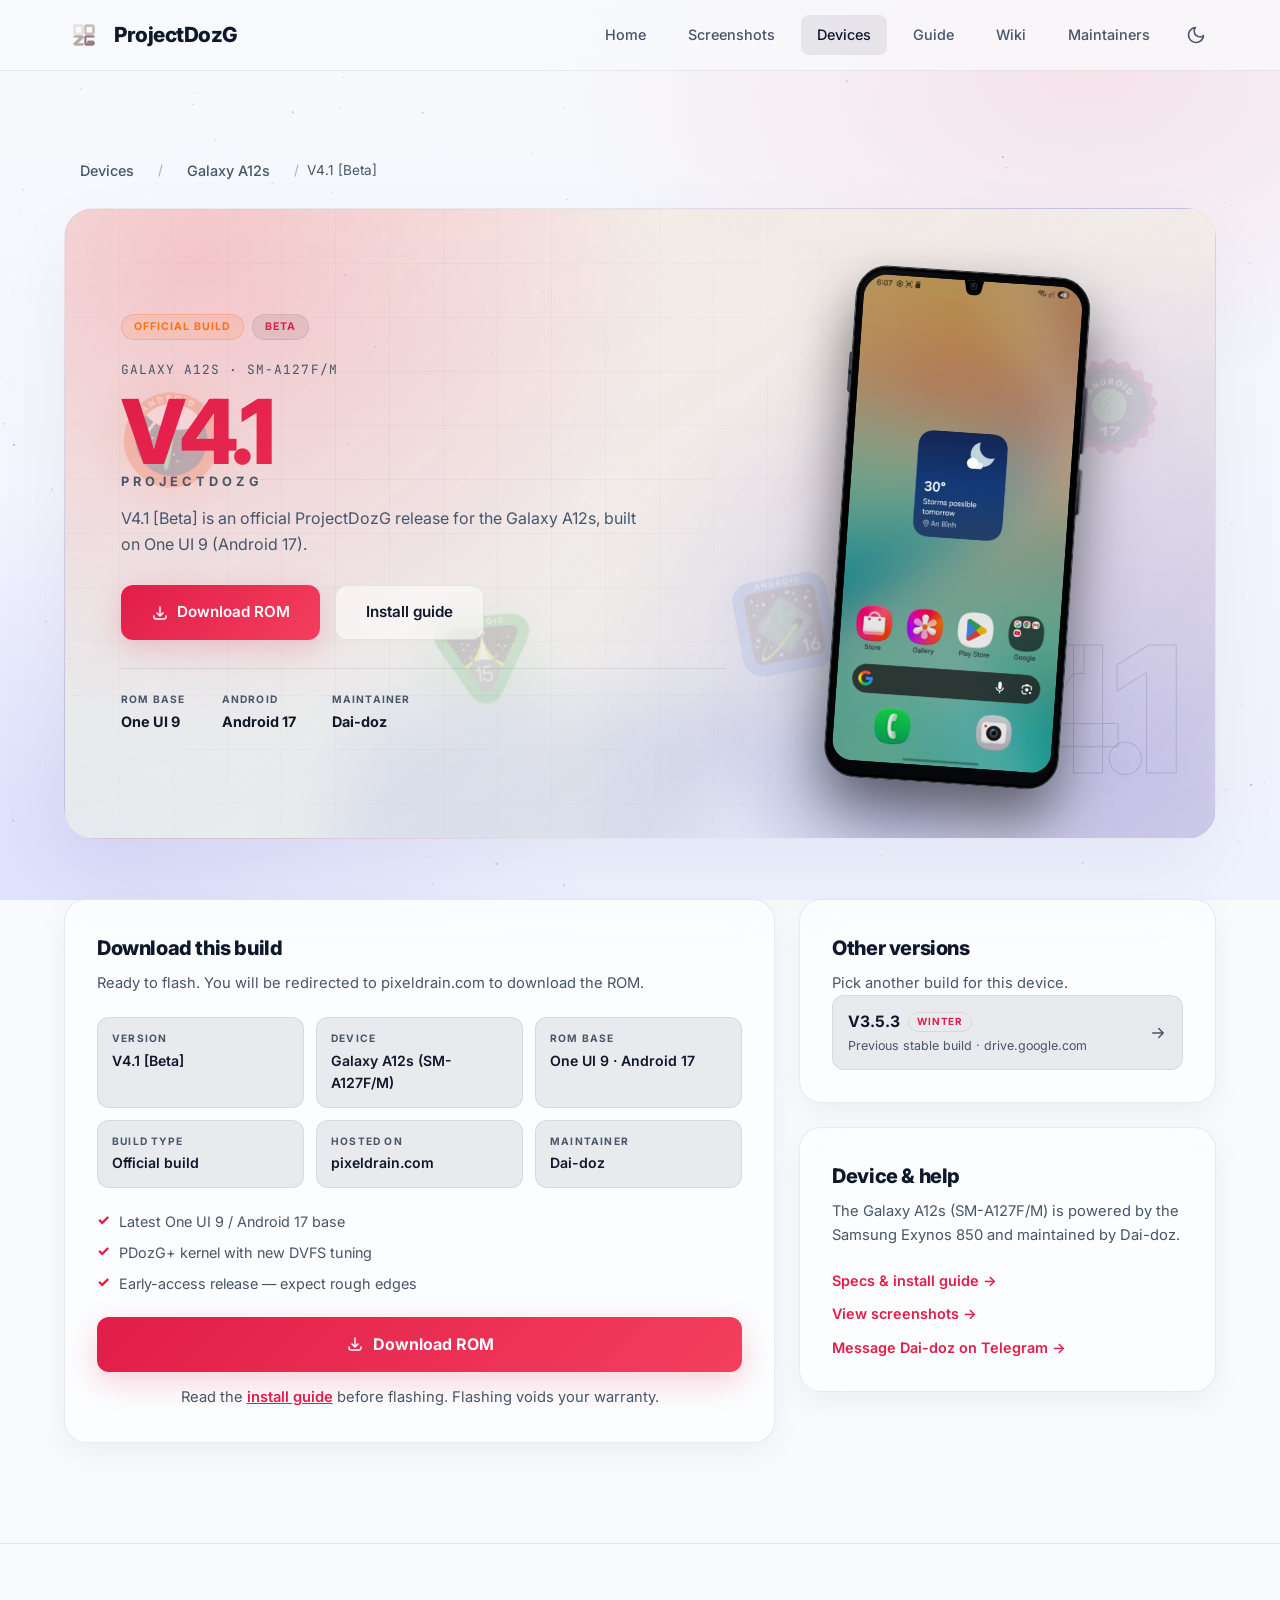
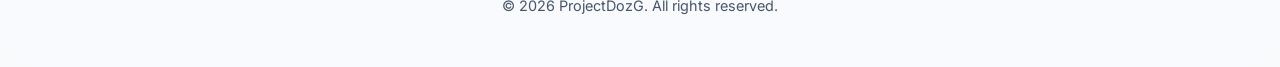
==== commit 3a5f2afc: "devices: update overlay" ====
--- a/build.html
+++ b/build.html
@@ -83,6 +83,10 @@
                 <div class="build-banner-visual">
                     <span class="build-watermark" id="buildWatermark" aria-hidden="true">V4.1</span>
                     <div class="build-phone">
+                        <span class="shot-notch" aria-hidden="true"></span>
+                        <span class="shot-key shot-key-volume" aria-hidden="true"></span>
+                        <span class="shot-key shot-key-power" aria-hidden="true"></span>
+                        <span class="shot-sim" aria-hidden="true"></span>
                         <img id="buildShot" src="screenshots/v4.1/3.jpg" alt="" width="576" height="1280" decoding="async">
                     </div>
                 </div>
--- a/style.css
+++ b/style.css
@@ -1243,29 +1243,36 @@
 }
 
 .build-phone {
+    --phone-top: 8px;
     position: relative;
     z-index: 1;
-    width: min(215px, 72%);
-    padding: 7px;
-    border: 1px solid rgba(255, 255, 255, 0.18);
-    border-radius: 34px;
-    background: #07070a;
-    box-shadow: 0 30px 60px rgba(0, 0, 0, 0.55), 0 0 0 6px rgba(255, 255, 255, 0.03);
-    transform: rotate(5deg) translateY(4px);
+    width: min(235px, 78%);
+    padding: var(--phone-top) 7px 16px;
+    border: 1px solid #353943;
+    border-radius: 32px;
+    background: linear-gradient(160deg, #13151c 0%, #050609 8%, #000 45%, #07080c 100%);
+    box-shadow:
+        inset 0 0 0 1px rgba(255, 255, 255, 0.08),
+        inset 0 0 0 3px #000,
+        0 30px 60px rgba(0, 0, 0, 0.55);
+    transform: rotate(4deg) translateY(4px);
     transition: transform 0.6s var(--ease), box-shadow 0.6s var(--ease);
 }
 
 .build-banner:hover .build-phone {
-    box-shadow: 0 36px 70px rgba(0, 0, 0, 0.6), 0 0 0 6px rgba(255, 255, 255, 0.05);
-    transform: rotate(2deg) translateY(-6px);
+    box-shadow:
+        inset 0 0 0 1px rgba(255, 255, 255, 0.1),
+        inset 0 0 0 3px #000,
+        0 36px 70px rgba(0, 0, 0, 0.6);
+    transform: rotate(1deg) translateY(-6px);
 }
 
 .build-phone img {
     display: block;
     width: 100%;
     height: auto;
-    aspect-ratio: 9 / 19.2;
-    border-radius: 27px;
+    aspect-ratio: 9 / 20;
+    border-radius: 24px 24px 20px 20px;
     background: #000;
     object-fit: cover;
     object-position: top center;
@@ -1583,14 +1590,9 @@
     min-width: 17px;
     max-width: 24px;
     aspect-ratio: 1 / 0.72;
-    background: #000;
-    clip-path: polygon(
-        0% 0%, 100% 0%,
-        97% 12%, 94% 25%, 92% 40%, 90% 55%,
-        88% 68%, 84% 80%, 76% 90%, 64% 97%, 54% 100%,
-        46% 100%, 36% 97%, 24% 90%, 16% 80%, 12% 68%,
-        10% 55%, 8% 40%, 6% 25%, 3% 12%
-    );
+    /* Inline SVG keeps the exact A22 cutout shape and renders black on every
+       mobile browser (clip-path was losing its fill on Chrome for Android). */
+    background: url("data:image/svg+xml,%3Csvg%20xmlns='http://www.w3.org/2000/svg'%20viewBox='0%200%20100%2072'%20preserveAspectRatio='none'%3E%3Cpath%20fill='%23000'%20d='M0%200H100L97%208.6%2094%2018%2092%2028.8%2090%2039.6%2088%2049%2084%2057.6%2076%2064.8%2064%2069.8%2054%2072H46L36%2069.8%2024%2064.8%2016%2057.6%2012%2049%2010%2039.6%208%2028.8%206%2018%203%208.6Z'/%3E%3C/svg%3E") center top / 100% 100% no-repeat;
     transform: translateX(-50%);
     pointer-events: none;
 }
@@ -2218,7 +2220,15 @@
         padding: 34px 24px;
         border-radius: 22px;
     }
-    .build-banner-visual { display: none; }
+    .build-banner-visual {
+        min-height: 330px;
+        margin-top: 8px;
+    }
+    .build-phone {
+        width: min(200px, 62%);
+        transform: none;
+    }
+    .build-banner:hover .build-phone { transform: translateY(-4px); }
     .build-actions .btn { flex: 1 1 180px; justify-content: center; }
     .build-facts { gap: 14px 24px; }
     .build-detail { padding-top: 20px; padding-bottom: 70px; }
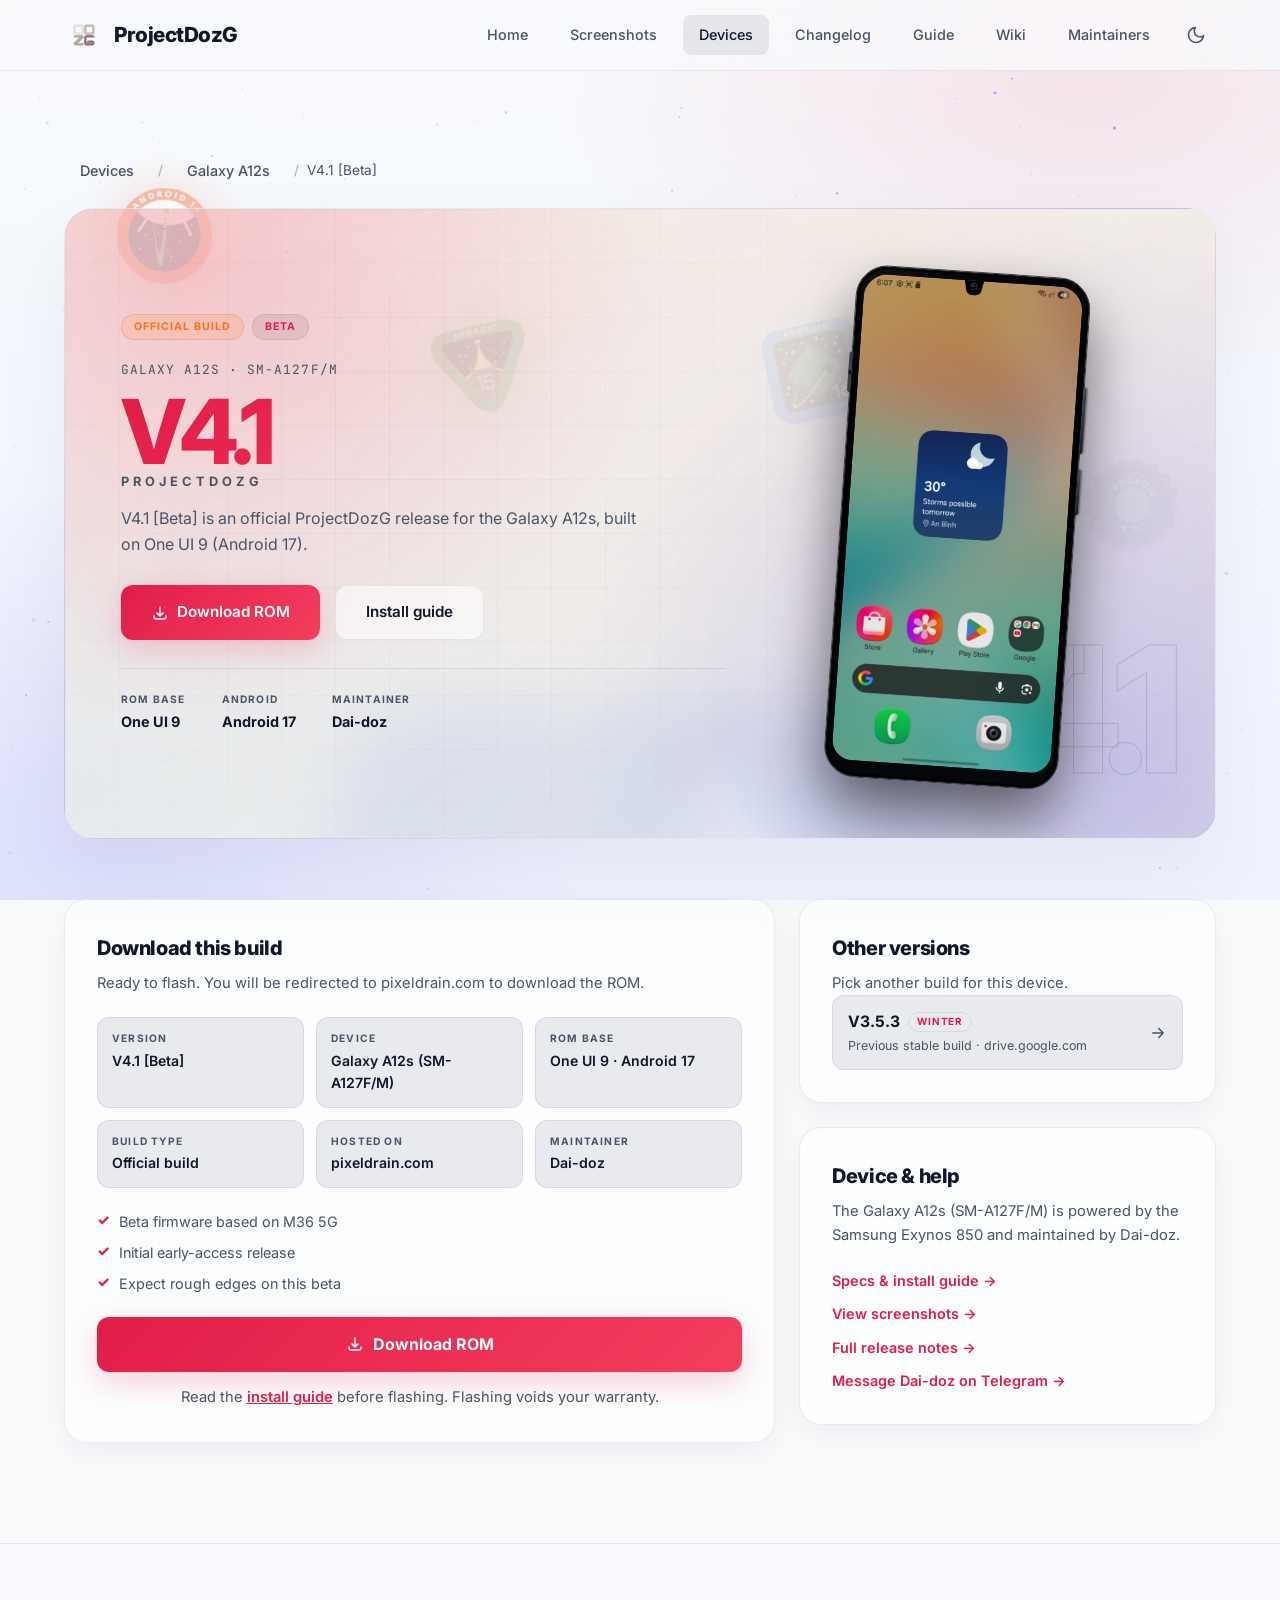
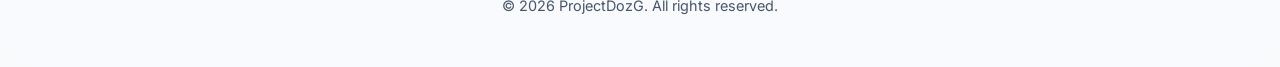
==== commit 78d786fd: "treewide: optimize and add change log page" ====
--- a/build.html
+++ b/build.html
@@ -3,17 +3,21 @@
 <head>
     <meta charset="UTF-8">
     <meta name="viewport" content="width=device-width, initial-scale=1.0">
+    <meta name="theme-color" content="#08090d">
     <meta name="description" content="ProjectDozG build details, banner and download.">
     <title>Build — ProjectDozG</title>
-    <link rel="icon" href="assets/logo.png">
+    <link rel="icon" href="assets/logo-64.png" sizes="64x64" type="image/png">
+    <link rel="apple-touch-icon" href="assets/logo-192.png">
     <link rel="preconnect" href="https://fonts.googleapis.com">
     <link rel="preconnect" href="https://fonts.gstatic.com" crossorigin>
     <link href="https://fonts.googleapis.com/css2?family=Inter:wght@400;500;600;700;800&family=JetBrains+Mono:wght@400&display=swap" rel="stylesheet">
     <link rel="stylesheet" href="style.css">
-    <script>try{document.documentElement.dataset.theme=localStorage.getItem('theme')||(matchMedia('(prefers-color-scheme: dark)').matches?'dark':'light')}catch(e){}</script>
+    <script>try{var t=localStorage.getItem('theme')||(matchMedia('(prefers-color-scheme: dark)').matches?'dark':'light');document.documentElement.dataset.theme=t;document.querySelector('meta[name="theme-color"]').content=t==='light'?'#f8fafc':'#08090d'}catch(e){}</script>
     <noscript><style>.reveal { opacity: 1; }</style></noscript>
 </head>
 <body>
+
+    <a class="skip-link" href="#main">Skip to content</a>
 
     <div class="space" aria-hidden="true">
         <canvas id="space"></canvas>
@@ -21,7 +25,7 @@
 
     <header>
         <a href="index.html" class="logo">
-            <img src="assets/logo.png" alt="" class="logo-img" width="40" height="40">
+            <img src="assets/logo.webp" alt="" class="logo-img" width="40" height="40" fetchpriority="high">
             <span>ProjectDozG</span>
         </a>
         <div class="header-end">
@@ -29,6 +33,7 @@
                 <a href="index.html">Home</a>
                 <a href="screenshots.html">Screenshots</a>
                 <a href="devices.html" class="active" aria-current="page">Devices</a>
+                <a href="changelog.html">Changelog</a>
                 <a href="guide.html">Guide</a>
                 <a href="wiki.html">Wiki</a>
                 <a href="maintainers.html">Maintainers</a>
@@ -39,7 +44,7 @@
         </div>
     </header>
 
-    <main class="build-page">
+    <main id="main" class="build-page" tabindex="-1">
         <section class="build-hero" id="buildContent">
             <nav class="build-breadcrumb" aria-label="Breadcrumb">
                 <a href="devices.html">Devices</a>
@@ -131,6 +136,7 @@
                         <div class="build-links">
                             <a class="card-more" id="deviceWiki" href="devices.html">Specs &amp; install guide →</a>
                             <a class="card-more" id="buildScreenshots" href="screenshots.html">View screenshots →</a>
+                            <a class="card-more" href="changelog.html">Full release notes →</a>
                             <a class="card-more" id="deviceTelegram" href="https://t.me/Daidoza" target="_blank" rel="noopener noreferrer">Message maintainer on Telegram →</a>
                         </div>
                     </div>
@@ -147,7 +153,7 @@
     </main>
 
     <footer>
-        <p>© 2026 ProjectDozG. All rights reserved.</p>
+        <p>© <span data-year>2026</span> ProjectDozG. All rights reserved.</p>
     </footer>
 
     <script src="script.js" defer></script>
--- a/style.css
+++ b/style.css
@@ -2,11 +2,12 @@
    ProjectDozG — shared stylesheet
    1. Tokens   2. Base   3. Space background   4. Layout   5. Header
    6. Buttons  7. Hero   8. Cards        9. Screenshots  10. Guide
-   11. Wiki    12. Footer  13. Motion    14. Responsive
+   11. Wiki    12. Footer  13. Motion    14. Responsive  15. Changelog
    ========================================================================== */
 
 /* 1. Tokens ---------------------------------------------------------------- */
 :root {
+    color-scheme: dark;
     --ease: cubic-bezier(0.16, 1, 0.3, 1);
     --transition-smooth:
         transform 0.4s var(--ease),
@@ -35,6 +36,7 @@
 }
 
 [data-theme="light"] {
+    color-scheme: light;
     --bg-color: #f8fafc;
     --card-bg: rgba(255, 255, 255, 0.55);
     --card-hover-border: rgba(225, 29, 72, 0.3);
@@ -111,6 +113,32 @@
     outline-offset: 2px;
 }
 
+/* Keyboard users can jump straight past the sticky header. */
+.skip-link {
+    position: fixed;
+    top: -100px;
+    left: 16px;
+    z-index: 1000;
+    padding: 10px 18px;
+    border-radius: 10px;
+    background: var(--accent-gradient);
+    box-shadow: 0 8px 24px var(--accent-glow);
+    color: #fff;
+    font-weight: 700;
+    text-decoration: none;
+    transition: top 0.2s var(--ease);
+}
+
+.skip-link:focus {
+    top: 16px;
+}
+
+/* Anchor links land below the sticky header. */
+section[id],
+.wiki-panel {
+    scroll-margin-top: 90px;
+}
+
 /* 3. Space background (stars + planets are drawn by space.js) -------------- */
 .space {
     position: fixed;
@@ -155,6 +183,9 @@
     font-size: 2.5rem;
     font-weight: 800;
     letter-spacing: -1px;
+    text-shadow:
+        0 1px 3px var(--bg-color),
+        0 0 18px var(--bg-color);
 }
 
 .section-desc {
@@ -2129,6 +2160,36 @@
 }
 
 /* 14. Responsive ----------------------------------------------------------- */
+@media (max-width: 1100px) {
+    header {
+        flex-wrap: wrap;
+        gap: 8px;
+    }
+
+    .header-end {
+        justify-content: space-between;
+        width: 100%;
+    }
+
+    nav {
+        flex: 1;
+        gap: 2px;
+        overflow-x: auto;
+        scrollbar-width: none;
+        -webkit-mask-image: linear-gradient(90deg, transparent, #000 14px, #000 calc(100% - 14px), transparent);
+        mask-image: linear-gradient(90deg, transparent, #000 14px, #000 calc(100% - 14px), transparent);
+    }
+
+    nav::-webkit-scrollbar {
+        display: none;
+    }
+
+    nav a {
+        padding: 8px 10px;
+        white-space: nowrap;
+    }
+}
+
 @media (max-width: 992px) {
     .hero h1 { font-size: 3.5rem; }
     .stats { gap: 30px; }
@@ -2151,27 +2212,6 @@
     .hero { padding-top: 100px; }
     .hero h1 { font-size: 2.8rem; }
     .hero p { font-size: 1.1rem; }
-
-    header {
-        flex-wrap: wrap;
-        gap: 8px;
-    }
-
-    .header-end {
-        justify-content: space-between;
-        width: 100%;
-    }
-
-    nav {
-        flex: 1;
-        gap: 2px;
-        overflow-x: auto;
-    }
-
-    nav a {
-        padding: 8px 10px;
-        white-space: nowrap;
-    }
 
     .stats {
         display: grid;
@@ -2237,3 +2277,727 @@
     .build-missing { padding-top: 100px; padding-bottom: 100px; }
     .build-missing h1 { font-size: 2rem; }
 }
+
+/* 15. Changelog ------------------------------------------------------------ */
+.changelog-hero {
+    max-width: 1200px;
+    padding-top: 110px;
+    padding-bottom: 30px;
+}
+
+/* Custom banner. Swap the backdrop by changing --changelog-banner below
+   (any image path works) or override it on .changelog-banner in the page. */
+.changelog-banner {
+    --changelog-banner: url("screenshots/v4.1/1.jpg");
+    position: relative;
+    display: grid;
+    grid-template-columns: minmax(0, 1.15fr) minmax(320px, 0.85fr);
+    align-items: center;
+    gap: 30px;
+    min-height: 580px;
+    overflow: hidden;
+    padding: 64px 60px;
+    border: 1px solid var(--glass-border);
+    border-radius: 32px;
+    background:
+        radial-gradient(circle at 10% 0%, rgba(255, 65, 108, 0.26), transparent 42%),
+        radial-gradient(circle at 100% 100%, rgba(79, 70, 229, 0.3), transparent 48%),
+        linear-gradient(145deg, #12141c 0%, #08090d 100%);
+    box-shadow: 0 34px 90px var(--glass-shadow);
+    isolation: isolate;
+}
+
+.changelog-banner::before {
+    content: '';
+    position: absolute;
+    inset: -12%;
+    z-index: -2;
+    background-image: var(--changelog-banner);
+    background-position: center 20%;
+    background-size: cover;
+    filter: blur(38px) saturate(1.25);
+    opacity: 0.18;
+}
+
+.changelog-banner::after {
+    content: '';
+    position: absolute;
+    inset: 0;
+    z-index: -1;
+    background-image:
+        linear-gradient(rgba(255, 255, 255, 0.04) 1px, transparent 1px),
+        linear-gradient(90deg, rgba(255, 255, 255, 0.04) 1px, transparent 1px);
+    background-size: 52px 52px;
+    -webkit-mask-image: radial-gradient(circle at 28% 36%, #000, transparent 74%);
+    mask-image: radial-gradient(circle at 28% 36%, #000, transparent 74%);
+    pointer-events: none;
+}
+
+[data-theme="light"] .changelog-banner {
+    background:
+        radial-gradient(circle at 10% 0%, rgba(225, 29, 72, 0.12), transparent 42%),
+        radial-gradient(circle at 100% 100%, rgba(79, 70, 229, 0.12), transparent 48%),
+        linear-gradient(145deg, #ffffff 0%, #f8fafc 100%);
+}
+
+[data-theme="light"] .changelog-banner::before { opacity: 0.1; }
+
+[data-theme="light"] .changelog-banner::after {
+    background-image:
+        linear-gradient(rgba(15, 23, 42, 0.05) 1px, transparent 1px),
+        linear-gradient(90deg, rgba(15, 23, 42, 0.05) 1px, transparent 1px);
+}
+
+.changelog-banner-copy {
+    position: relative;
+    z-index: 2;
+    max-width: 620px;
+}
+
+.changelog-banner h1 {
+    margin: 18px 0 20px;
+    background: var(--accent-gradient);
+    -webkit-background-clip: text;
+    background-clip: text;
+    -webkit-text-fill-color: transparent;
+    font-size: clamp(3.6rem, 7vw, 6rem);
+    font-weight: 800;
+    line-height: 1.1;
+    letter-spacing: -0.05em;
+    padding-bottom: 0.08em;   /* room for descenders with background-clip:text */
+}
+
+.changelog-lead {
+    max-width: 54ch;
+    color: var(--text-muted);
+    font-size: 1.08rem;
+}
+
+.changelog-actions {
+    justify-content: flex-start;
+    margin-top: 28px;
+}
+
+.changelog-stats {
+    display: flex;
+    flex-wrap: wrap;
+    gap: 30px;
+    margin-top: 34px;
+    padding-top: 22px;
+    border-top: 1px solid var(--glass-border);
+}
+
+.changelog-stats li {
+    display: flex;
+    flex-direction: column;
+    gap: 2px;
+}
+
+.changelog-stats strong {
+    font-size: 1.5rem;
+    font-weight: 800;
+    letter-spacing: -0.03em;
+}
+
+.changelog-stats span {
+    color: var(--text-muted);
+    font-size: 0.68rem;
+    font-weight: 700;
+    letter-spacing: 1.3px;
+    text-transform: uppercase;
+}
+
+.changelog-banner-visual {
+    position: relative;
+    z-index: 2;
+    display: flex;
+    align-items: center;
+    justify-content: center;
+    min-height: 460px;
+}
+
+.release-stack {
+    position: relative;
+    width: min(340px, 100%);
+    height: 460px;
+}
+
+.release-stack::before {
+    content: '';
+    position: absolute;
+    inset: 12% 8%;
+    border-radius: 50%;
+    background: radial-gradient(circle, var(--accent-glow), transparent 68%);
+    filter: blur(28px);
+    opacity: 0.8;
+}
+
+.release-preview {
+    position: absolute;
+    right: 0;
+    left: 0;
+    padding: 22px 24px;
+    border: 1px solid var(--glass-border);
+    border-radius: 20px;
+    background: linear-gradient(145deg, rgba(30, 33, 44, 0.92), rgba(12, 14, 22, 0.94));
+    box-shadow: 0 24px 50px rgba(0, 0, 0, 0.35);
+    backdrop-filter: var(--glass-blur);
+    -webkit-backdrop-filter: var(--glass-blur);
+    transition: transform 0.5s var(--ease), border-color 0.5s var(--ease), box-shadow 0.5s var(--ease);
+}
+
+[data-theme="light"] .release-preview {
+    background: linear-gradient(145deg, rgba(255, 255, 255, 0.94), rgba(241, 245, 249, 0.94));
+    box-shadow: 0 24px 50px rgba(15, 23, 42, 0.12);
+}
+
+.release-preview.is-latest {
+    top: 0;
+    z-index: 3;
+    border-color: rgba(255, 65, 108, 0.35);
+    transform: rotate(3deg);
+}
+
+.release-preview.is-stable {
+    top: 150px;
+    z-index: 2;
+    transform: rotate(-2.5deg) translateX(-14px);
+}
+
+.release-preview.is-old {
+    top: 300px;
+    z-index: 1;
+    opacity: 0.86;
+    transform: rotate(2deg) translateX(10px);
+}
+
+.release-stack:hover .release-preview.is-latest {
+    box-shadow: 0 30px 60px var(--accent-glow);
+    transform: rotate(1deg) translateY(-8px);
+}
+
+.release-stack:hover .release-preview.is-stable {
+    transform: rotate(-1deg) translateX(-14px) translateY(-4px);
+}
+
+.release-stack:hover .release-preview.is-old {
+    transform: rotate(1deg) translateX(10px) translateY(4px);
+}
+
+.release-preview-top {
+    display: flex;
+    align-items: center;
+    justify-content: space-between;
+    gap: 12px;
+    margin-bottom: 10px;
+}
+
+.release-preview-version {
+    font-size: 1.45rem;
+    font-weight: 800;
+    letter-spacing: -0.04em;
+}
+
+.release-preview-tag {
+    padding: 3px 9px;
+    border: 1px solid var(--glass-border);
+    border-radius: 999px;
+    color: var(--accent);
+    font-size: 0.6rem;
+    font-weight: 800;
+    letter-spacing: 1px;
+    text-transform: uppercase;
+}
+
+.release-preview-name {
+    color: var(--text-muted);
+    font-size: 0.86rem;
+}
+
+.release-preview-meta {
+    display: flex;
+    flex-wrap: wrap;
+    gap: 10px;
+    margin-top: 14px;
+    color: var(--text-muted);
+    font-size: 0.7rem;
+    font-weight: 600;
+    letter-spacing: 0.03em;
+    text-transform: uppercase;
+}
+
+.release-preview-bar {
+    height: 5px;
+    margin-top: 16px;
+    overflow: hidden;
+    border-radius: 999px;
+    background: var(--glass-border);
+}
+
+.release-preview-bar span {
+    display: block;
+    width: var(--progress, 100%);
+    height: 100%;
+    border-radius: inherit;
+    background: var(--accent-gradient);
+}
+
+/* Release timeline */
+.changelog-section {
+    max-width: 1050px;
+    padding-top: 50px;
+}
+
+.changelog-section-head {
+    display: flex;
+    flex-wrap: wrap;
+    align-items: flex-end;
+    justify-content: space-between;
+    gap: 24px;
+    margin-bottom: 44px;
+    padding-left: 34px;   /* lines up with the timeline cards below */
+}
+
+.changelog-section-head .section-title {
+    margin-bottom: 8px;
+    text-align: left;
+}
+
+.changelog-section-head .section-desc {
+    margin: 0;
+    text-align: left;
+}
+
+.changelog-filters {
+    display: flex;
+    flex-wrap: wrap;
+    gap: 4px;
+    padding: 5px;
+    border: 1px solid var(--glass-border);
+    border-radius: 999px;
+    background: var(--card-bg);
+    backdrop-filter: var(--glass-blur);
+    -webkit-backdrop-filter: var(--glass-blur);
+}
+
+.changelog-filter {
+    padding: 8px 18px;
+    border: 0;
+    border-radius: 999px;
+    background: none;
+    color: var(--text-muted);
+    font-size: 0.82rem;
+    font-weight: 600;
+    cursor: pointer;
+    transition: var(--transition-smooth);
+}
+
+.changelog-filter:hover {
+    color: var(--text-main);
+}
+
+.changelog-filter.is-active {
+    background: var(--accent-gradient);
+    box-shadow: 0 6px 18px var(--accent-glow);
+    color: #fff;
+}
+
+.changelog-list {
+    position: relative;
+    display: flex;
+    flex-direction: column;
+    gap: 24px;
+    max-width: 940px;
+    margin: 0 auto;
+    padding-left: 34px;
+}
+
+.changelog-list::before {
+    content: '';
+    position: absolute;
+    top: 14px;
+    bottom: 14px;
+    left: 11px;
+    width: 2px;
+    background: linear-gradient(180deg, var(--accent-glow), var(--glass-border) 40%, transparent);
+}
+
+.release-entry {
+    position: relative;
+}
+
+.release-entry::before {
+    content: '';
+    position: absolute;
+    top: 34px;
+    left: -30px;
+    width: 12px;
+    height: 12px;
+    border: 3px solid var(--bg-color);
+    border-radius: 50%;
+    background: var(--accent);
+    box-shadow: 0 0 0 4px var(--accent-glow);
+}
+
+.release-entry[data-status="stable"]::before {
+    background: #22c55e;
+    box-shadow: 0 0 0 4px rgba(34, 197, 94, 0.2);
+}
+
+.release-entry[data-status="archived"]::before {
+    background: var(--text-muted);
+    box-shadow: 0 0 0 4px var(--glass-border);
+}
+
+.release-entry[hidden] {
+    display: none;
+}
+
+.release-card {
+    padding: 32px 34px;
+    border: 1px solid var(--glass-border);
+    border-radius: 24px;
+    background: var(--card-bg);
+    box-shadow: 0 10px 30px var(--glass-shadow);
+    backdrop-filter: var(--glass-blur);
+    -webkit-backdrop-filter: var(--glass-blur);
+    transition: var(--transition-smooth);
+}
+
+.release-card:hover {
+    border-color: var(--card-hover-border);
+    box-shadow: 0 18px 45px var(--glass-shadow);
+    transform: translateX(5px);
+}
+
+.release-entry.is-latest .release-card {
+    border-color: rgba(255, 65, 108, 0.3);
+}
+
+.release-entry.is-highlighted .release-card {
+    border-color: var(--accent);
+    box-shadow: 0 0 0 3px var(--accent-glow), 0 20px 55px var(--glass-shadow);
+}
+
+.release-head {
+    display: flex;
+    flex-wrap: wrap;
+    align-items: flex-start;
+    justify-content: space-between;
+    gap: 18px;
+    margin-bottom: 14px;
+}
+
+.release-eyebrow {
+    display: flex;
+    flex-wrap: wrap;
+    align-items: center;
+    gap: 10px;
+    margin-bottom: 9px;
+}
+
+.release-version {
+    font-size: 1.5rem;
+    font-weight: 800;
+    letter-spacing: -0.04em;
+}
+
+.release-badge {
+    display: inline-flex;
+    align-items: center;
+    padding: 3px 10px;
+    border: 1px solid var(--glass-border);
+    border-radius: 999px;
+    font-size: 0.62rem;
+    font-weight: 800;
+    letter-spacing: 1px;
+    text-transform: uppercase;
+}
+
+.release-badge.is-beta {
+    border-color: var(--warning-border);
+    background: rgba(249, 115, 22, 0.1);
+    color: #f97316;
+}
+
+.release-badge.is-stable {
+    border-color: rgba(34, 197, 94, 0.25);
+    background: rgba(34, 197, 94, 0.1);
+    color: #22c55e;
+}
+
+.release-badge.is-latest {
+    border-color: rgba(255, 65, 108, 0.3);
+    background: rgba(255, 65, 108, 0.1);
+    color: var(--accent);
+}
+
+.release-badge.is-archived {
+    color: var(--text-muted);
+}
+
+.release-date {
+    color: var(--text-muted);
+    font-size: 0.76rem;
+    font-weight: 600;
+    letter-spacing: 0.02em;
+}
+
+.release-card h3 {
+    margin-bottom: 10px;
+    font-size: 1.15rem;
+    font-weight: 700;
+    letter-spacing: -0.01em;
+}
+
+.release-summary {
+    max-width: 72ch;
+    margin-bottom: 20px;
+    color: var(--text-muted);
+    font-size: 0.94rem;
+}
+
+.release-changes {
+    display: grid;
+    grid-template-columns: repeat(auto-fit, minmax(min(250px, 100%), 1fr));
+    gap: 8px 24px;
+    margin-bottom: 22px;
+}
+
+.release-changes li {
+    position: relative;
+    padding-left: 22px;
+    color: var(--text-muted);
+    font-size: 0.9rem;
+}
+
+.release-changes li::before {
+    content: '✓';
+    position: absolute;
+    left: 0;
+    color: var(--accent);
+    font-weight: 800;
+    line-height: 1.5;
+}
+
+.release-devices {
+    display: flex;
+    flex-wrap: wrap;
+    gap: 8px;
+    padding-top: 16px;
+    border-top: 1px solid var(--glass-border);
+}
+
+.device-chip {
+    display: inline-flex;
+    align-items: center;
+    gap: 7px;
+    padding: 5px 12px;
+    border: 1px solid var(--glass-border);
+    border-radius: 999px;
+    background: var(--glass-border);
+    color: var(--text-muted);
+    font-size: 0.75rem;
+    font-weight: 600;
+    text-decoration: none;
+    transition: var(--transition-smooth);
+}
+
+.device-chip::before {
+    content: '';
+    width: 6px;
+    height: 6px;
+    border-radius: 50%;
+    background: currentColor;
+}
+
+.device-chip.is-ready {
+    border-color: rgba(34, 197, 94, 0.25);
+    background: rgba(34, 197, 94, 0.08);
+    color: #22c55e;
+}
+
+.device-chip.is-soon {
+    border-color: var(--warning-border);
+    background: rgba(249, 115, 22, 0.08);
+    color: #f97316;
+}
+
+.device-chip.is-archived {
+    color: var(--text-muted);
+}
+
+a.device-chip:hover {
+    border-color: currentColor;
+    transform: translateY(-2px);
+}
+
+.release-link {
+    flex-shrink: 0;
+}
+
+.changelog-cta {
+    max-width: 940px;
+    margin: 56px auto 0;
+}
+
+/* Solid fallback for browsers without backdrop-filter */
+@supports not ((backdrop-filter: blur(1px)) or (-webkit-backdrop-filter: blur(1px))) {
+    header,
+    footer,
+    .feature-card,
+    .device-card,
+    .info-card,
+    .timeline-step,
+    .wiki-card,
+    .spec,
+    .bug-form,
+    .disclaimer-card,
+    .tab,
+    .btn-secondary,
+    .build-panel,
+    .changelog-filters,
+    .release-card {
+        background-color: var(--bg-color);
+    }
+
+    .release-preview {
+        background: var(--bg-color);
+    }
+}
+
+@media (max-width: 992px) {
+    .changelog-banner {
+        grid-template-columns: 1fr;
+        padding: 48px 40px;
+    }
+
+    .changelog-banner-visual {
+        min-height: 460px;
+        margin-top: 10px;
+    }
+
+    .release-stack {
+        width: min(360px, 100%);
+        height: 460px;
+    }
+
+    .release-preview.is-stable { top: 150px; }
+    .release-preview.is-old { top: 300px; }
+}
+
+@media (max-width: 768px) {
+    .changelog-hero {
+        padding-top: 80px;
+        padding-bottom: 10px;
+    }
+
+    .changelog-banner {
+        padding: 36px 24px;
+        border-radius: 24px;
+    }
+
+    .changelog-banner h1 {
+        font-size: clamp(3rem, 14vw, 4.2rem);
+    }
+
+    .changelog-lead {
+        font-size: 0.98rem;
+    }
+
+    .changelog-stats {
+        gap: 22px;
+    }
+
+    .changelog-banner-visual {
+        min-height: 300px;
+    }
+
+    .release-stack {
+        height: 300px;
+    }
+
+    .release-preview {
+        padding: 18px 20px;
+    }
+
+    /* Keep the mobile banner compact: the timeline below still lists every release. */
+    .release-preview.is-old {
+        display: none;
+    }
+
+    .release-preview.is-stable { top: 145px; }
+
+    .changelog-section {
+        padding-top: 30px;
+    }
+
+    .changelog-section-head {
+        align-items: flex-start;
+        flex-direction: column;
+        padding-left: 24px;
+    }
+
+    .changelog-filters {
+        width: 100%;
+        justify-content: center;
+    }
+
+    .changelog-filter {
+        flex: 1 1 auto;
+    }
+
+    .changelog-list {
+        padding-left: 24px;
+    }
+
+    .changelog-list::before {
+        left: 7px;
+    }
+
+    .release-entry::before {
+        top: 28px;
+        left: -23px;
+        width: 10px;
+        height: 10px;
+    }
+
+    .release-card {
+        padding: 24px 20px;
+    }
+
+    .release-card:hover {
+        transform: none;
+    }
+
+    .release-head {
+        flex-direction: column;
+    }
+
+    .release-link {
+        width: 100%;
+        justify-content: center;
+    }
+}
+
+@media (prefers-reduced-motion: reduce) {
+    .release-preview,
+    .release-card,
+    .changelog-filter {
+        transition: none;
+    }
+
+    .release-stack:hover .release-preview.is-latest { transform: rotate(3deg); }
+    .release-stack:hover .release-preview.is-stable { transform: rotate(-2.5deg) translateX(-14px); }
+    .release-stack:hover .release-preview.is-old { transform: rotate(2deg) translateX(10px); }
+}
+
+/* Keep the skip-link target focusable without drawing a box around the page */
+main:focus {
+    outline: none;
+}
+
+/* The author display:flex must not defeat the hidden attribute */
+.changelog-filters[hidden] {
+    display: none;
+}
